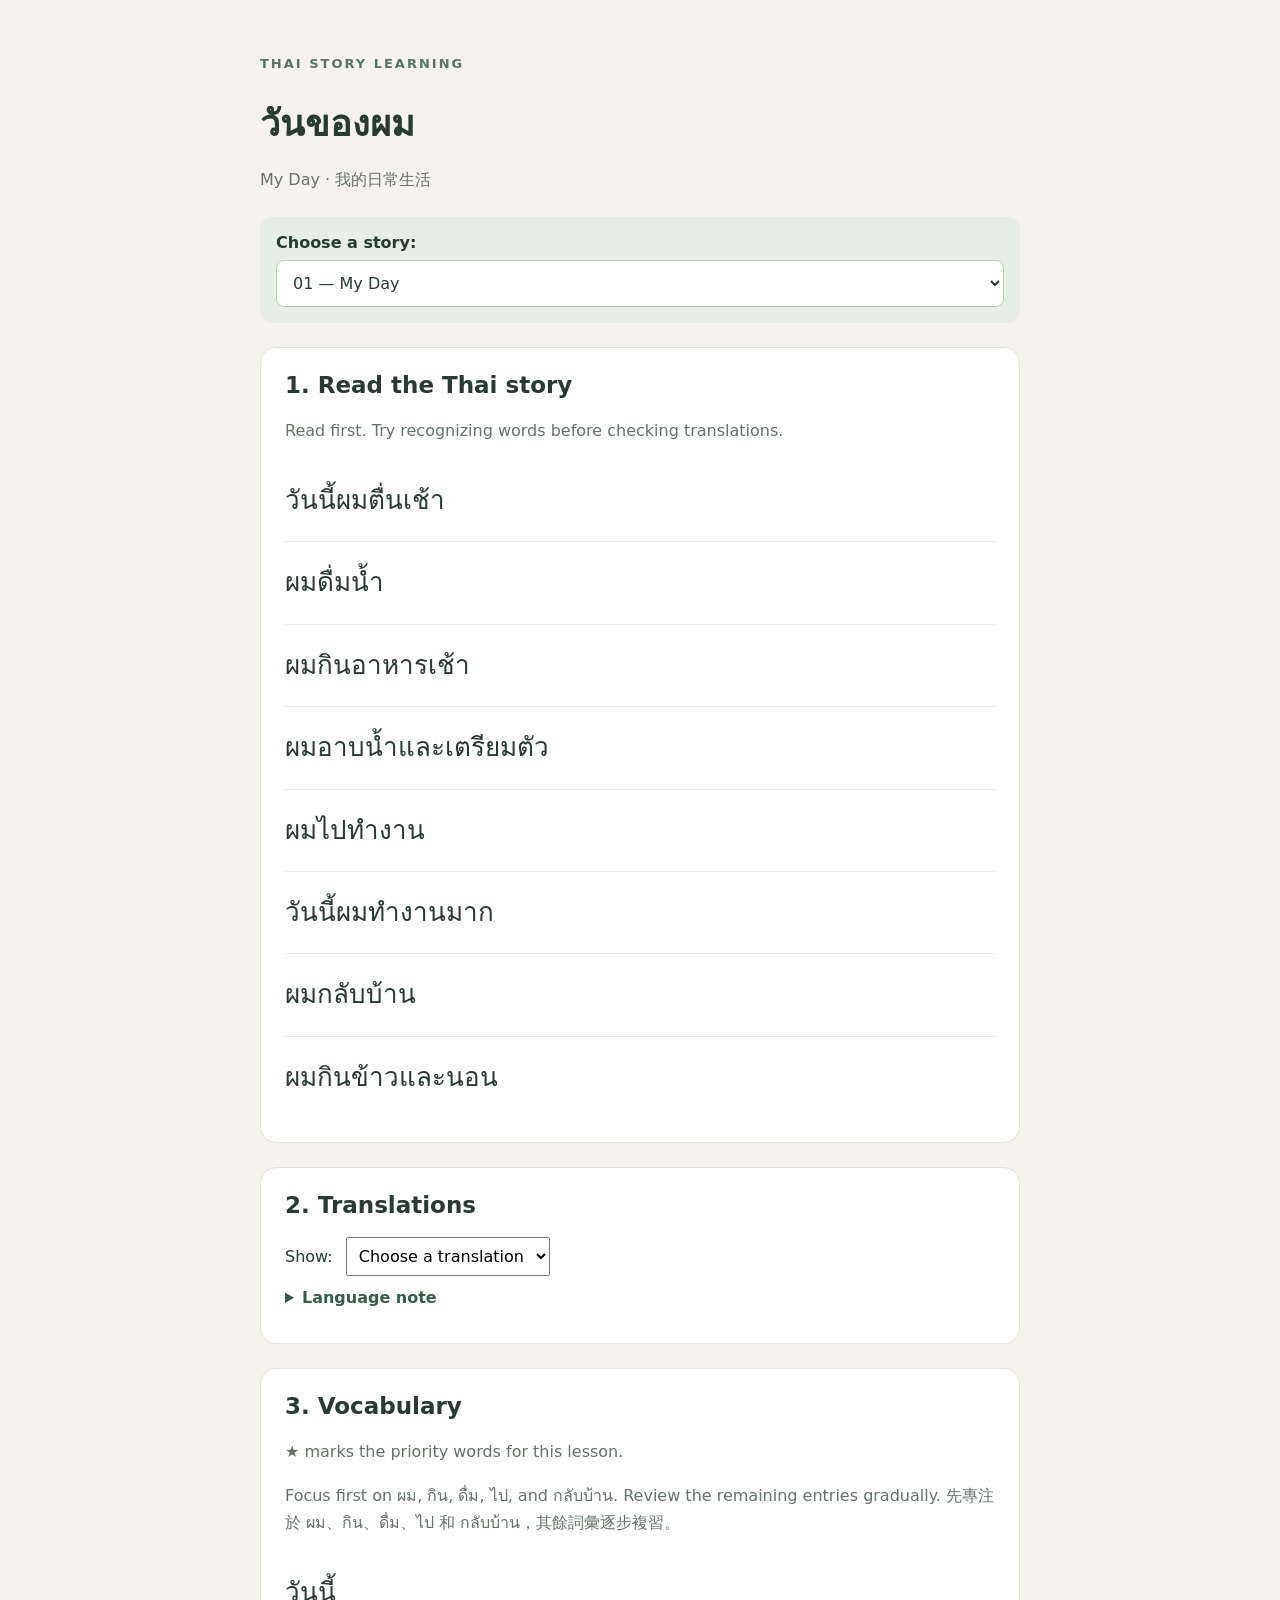
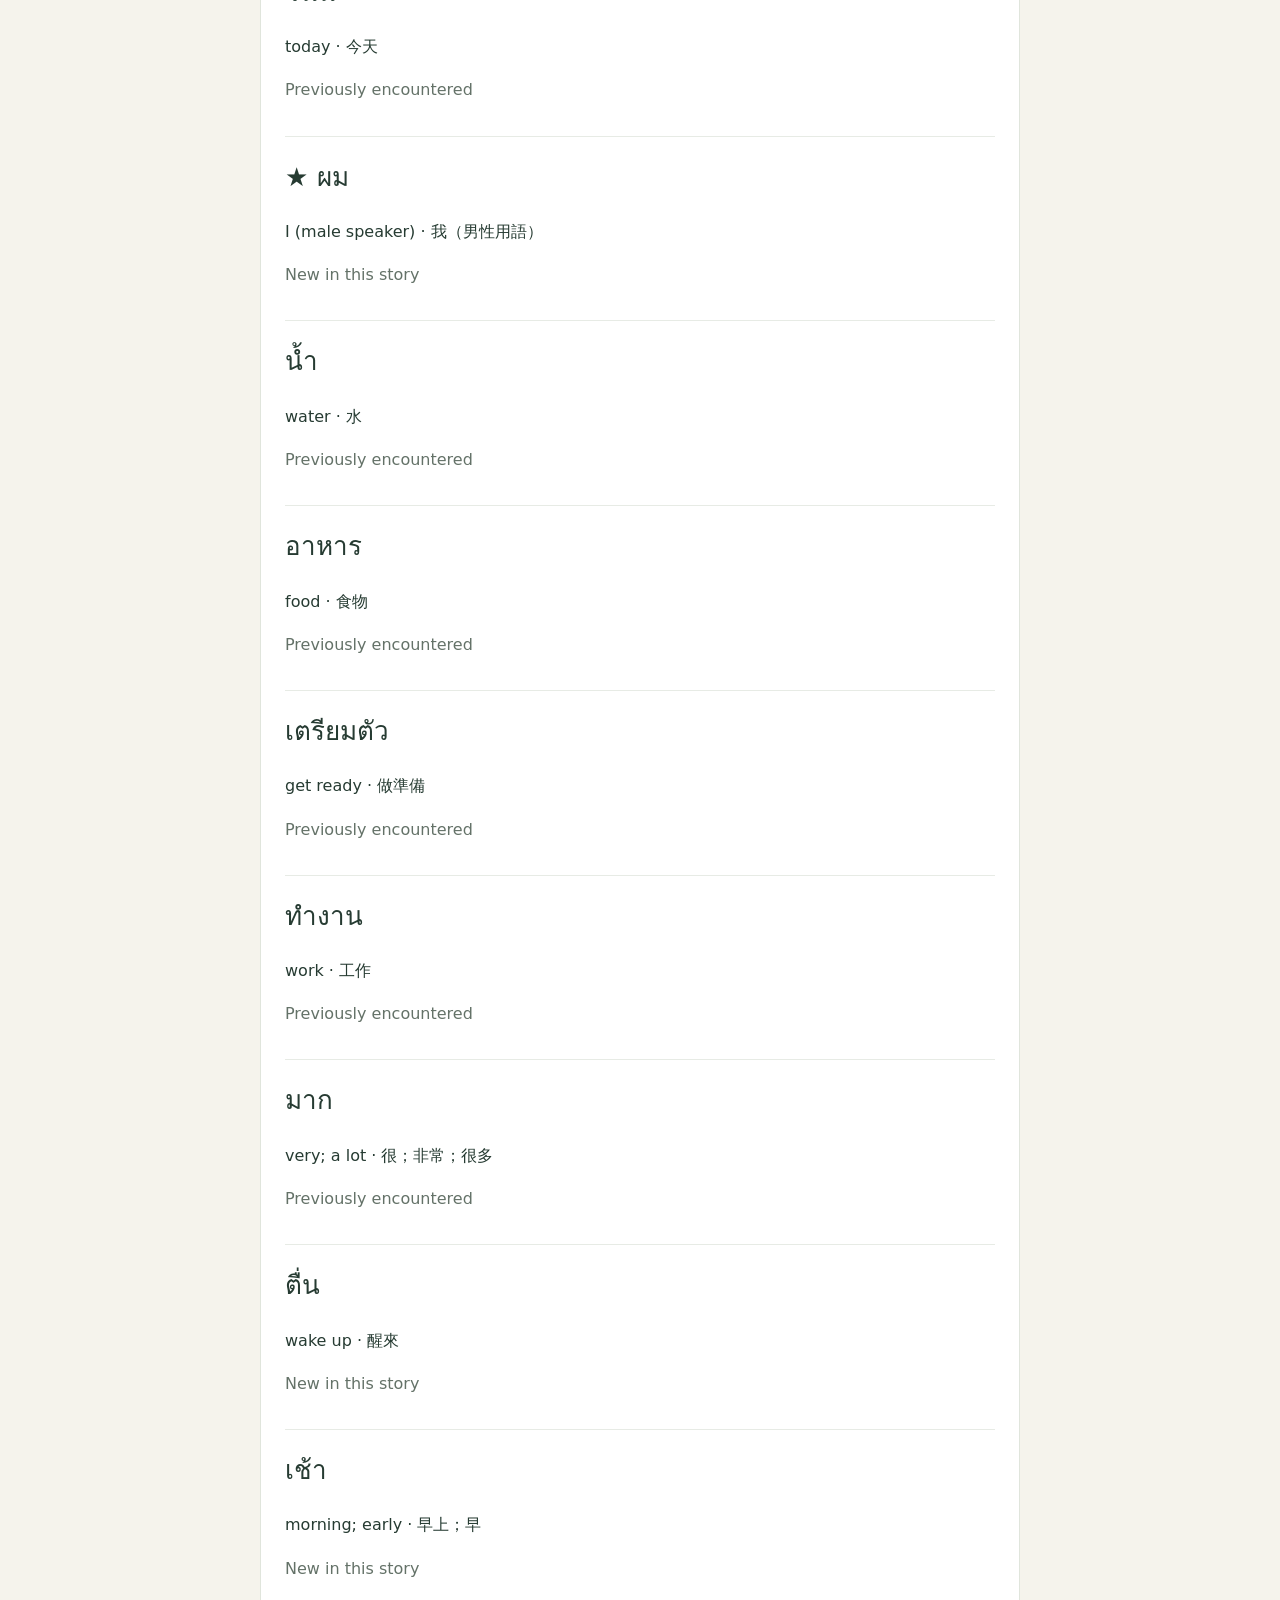
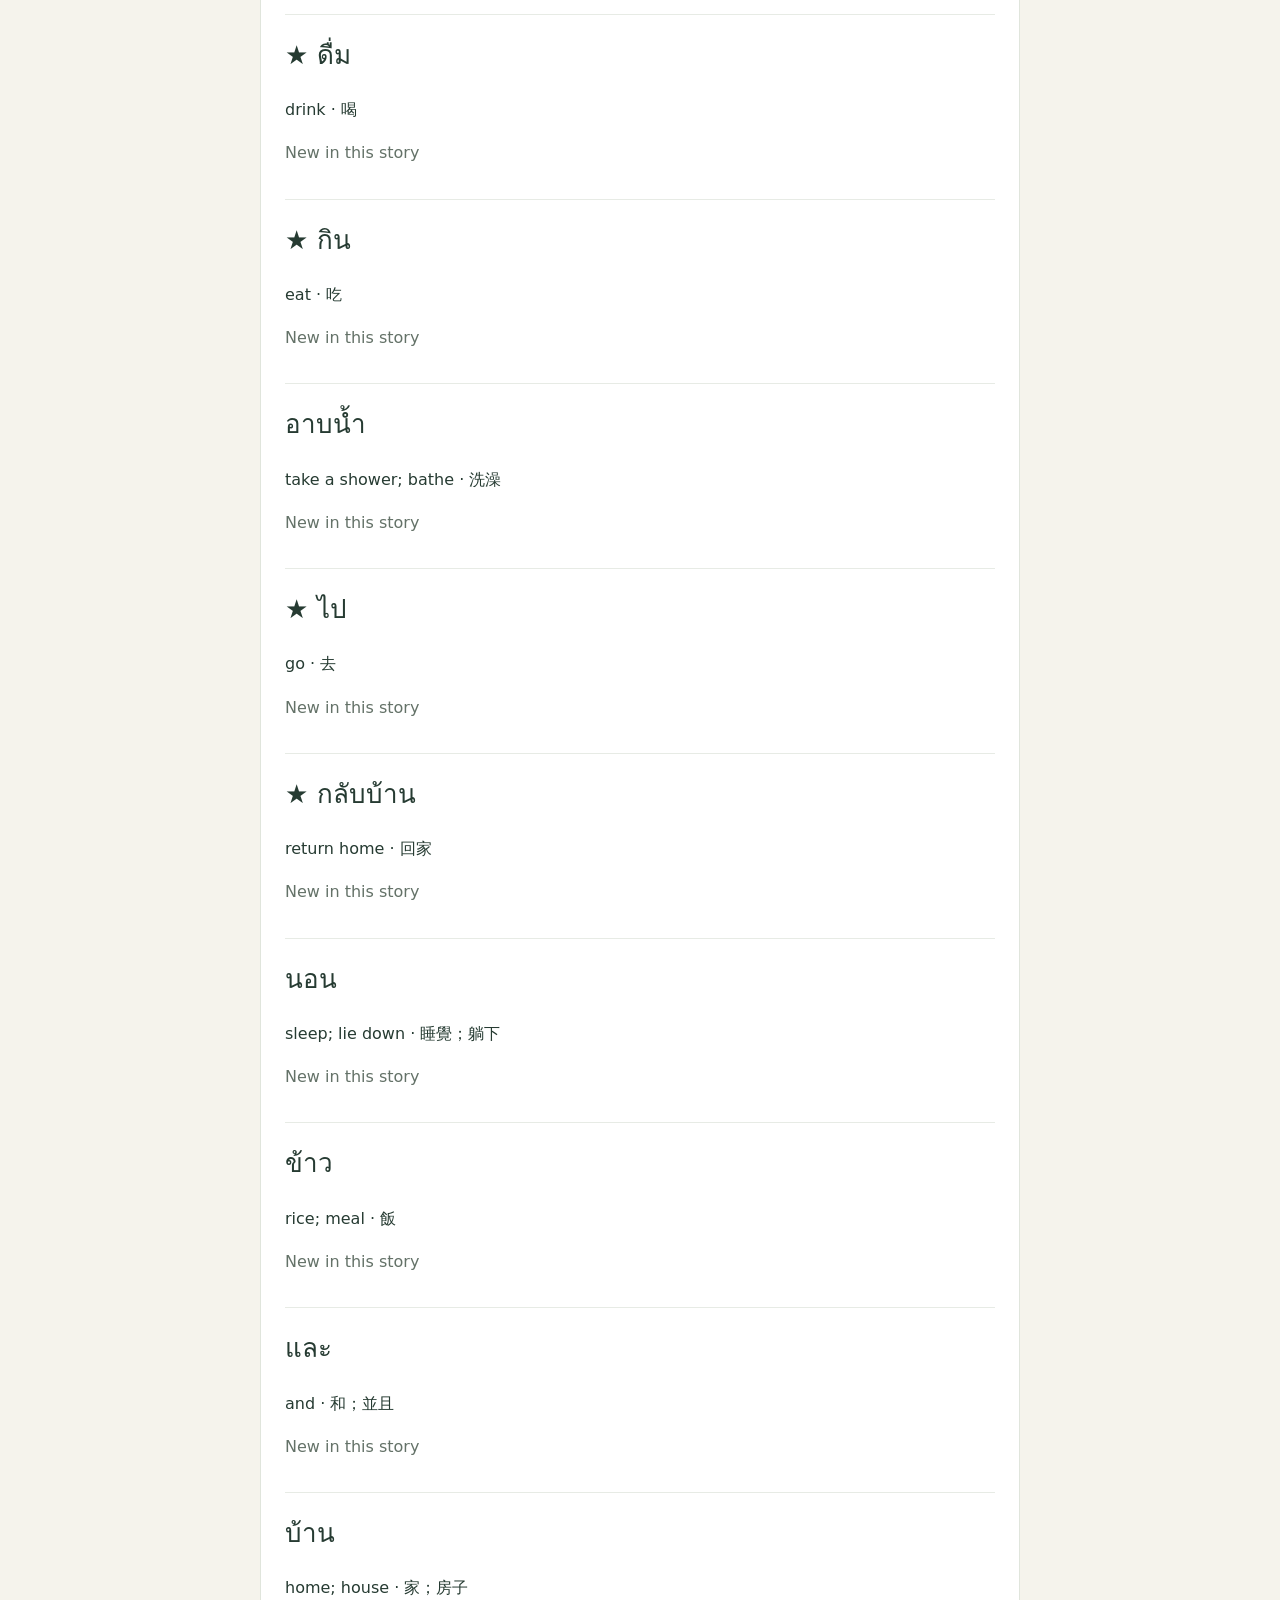
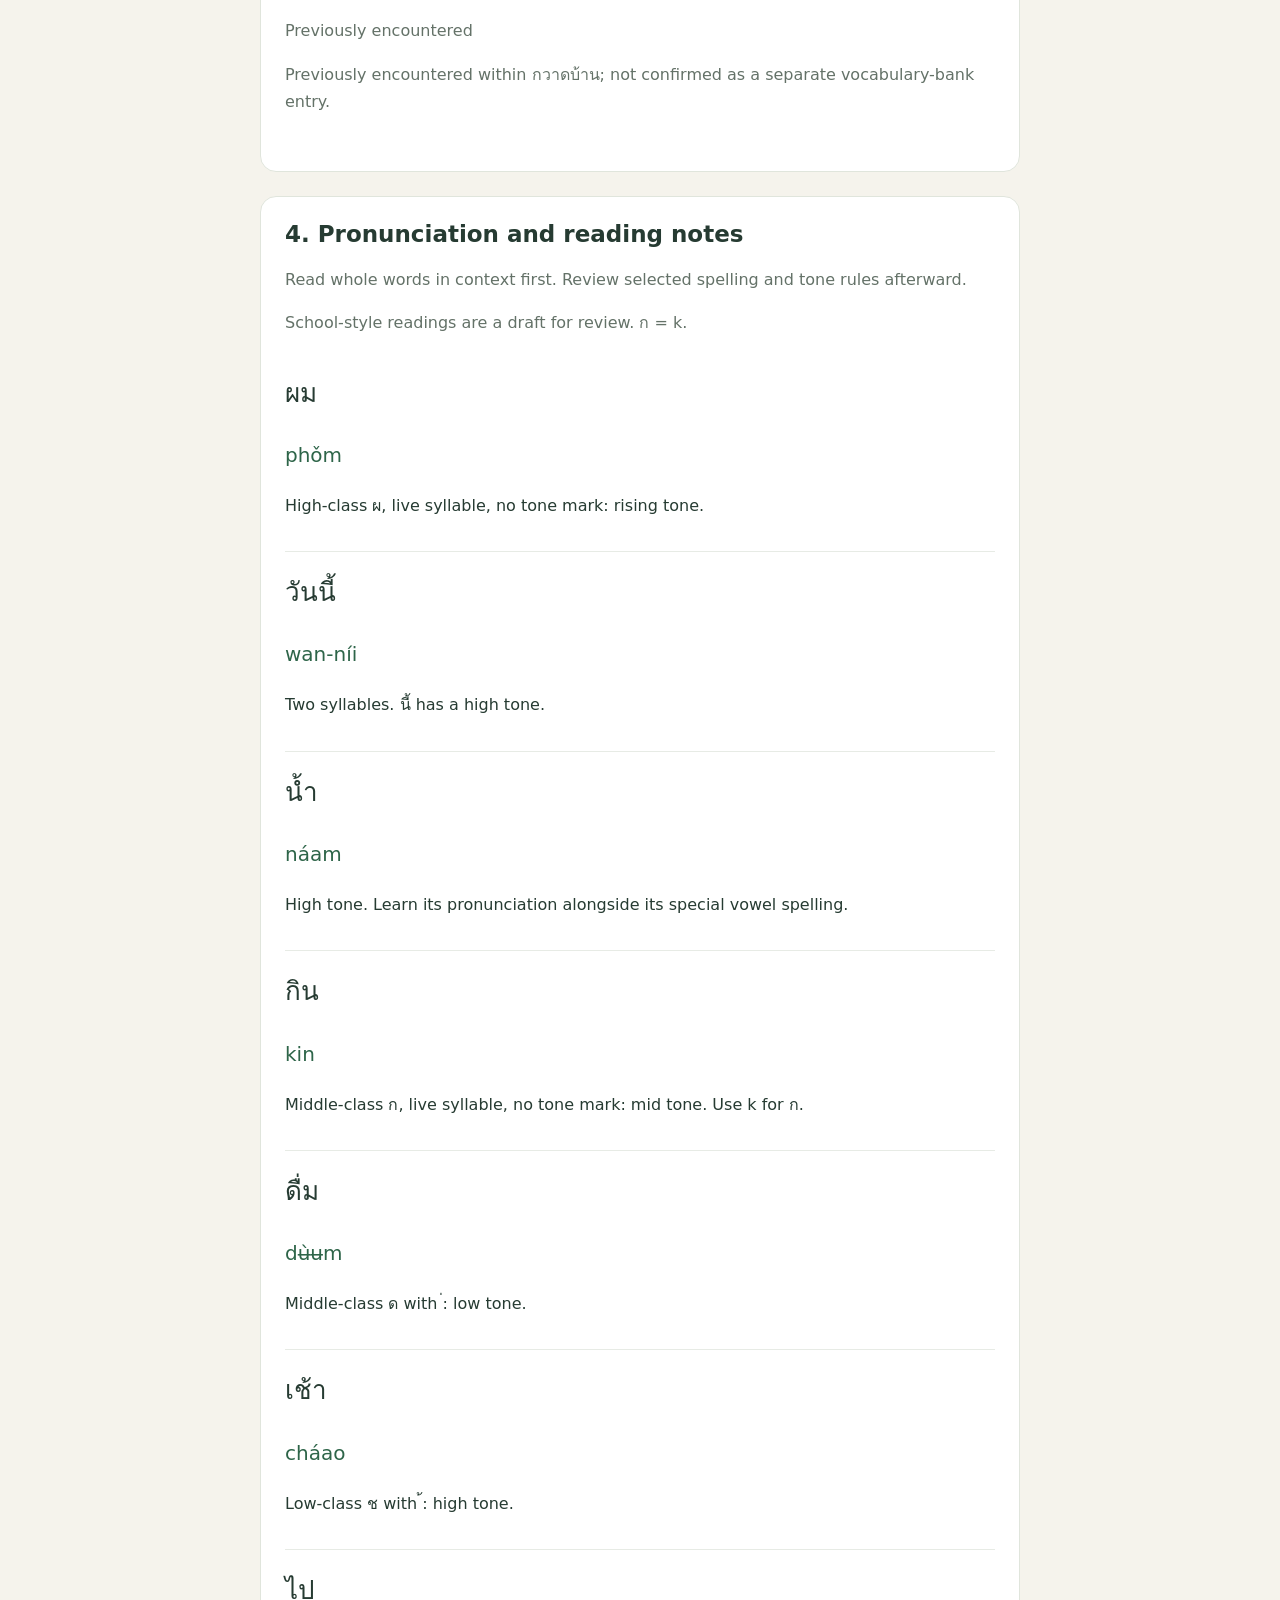
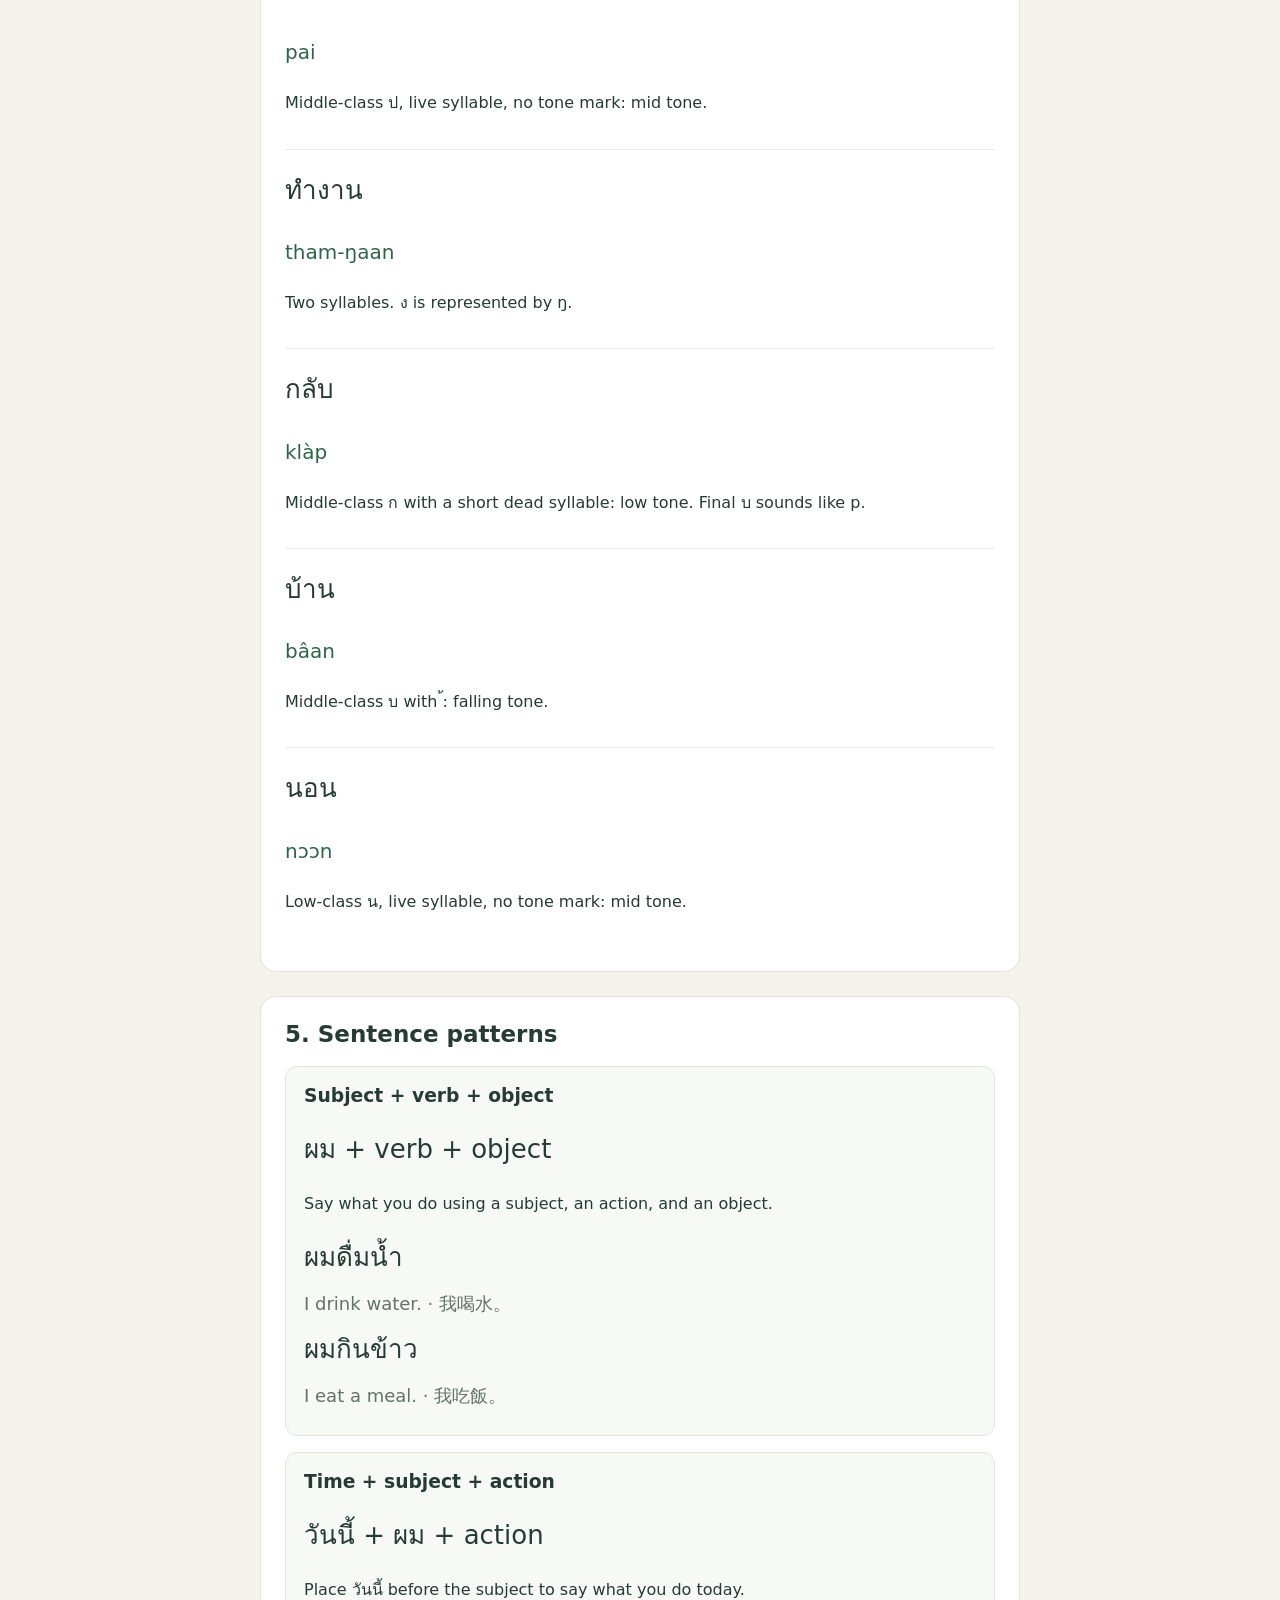
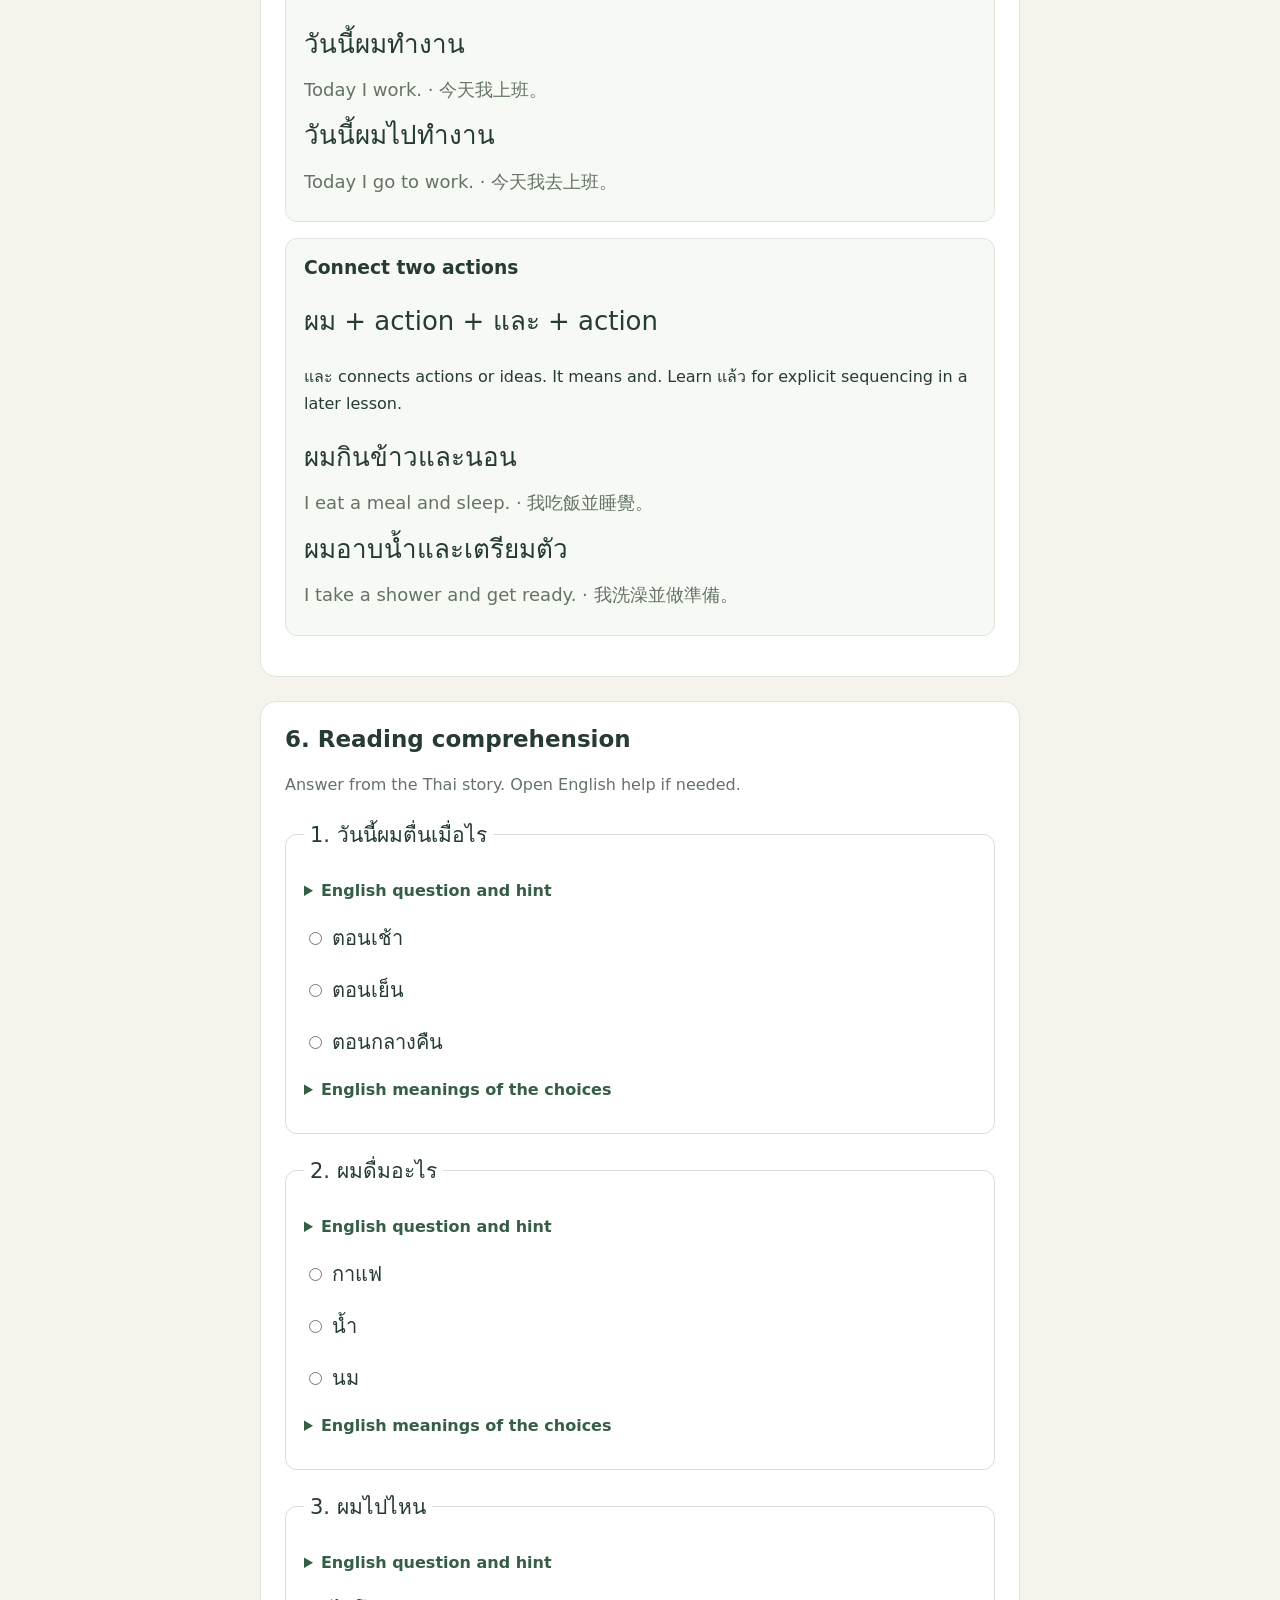
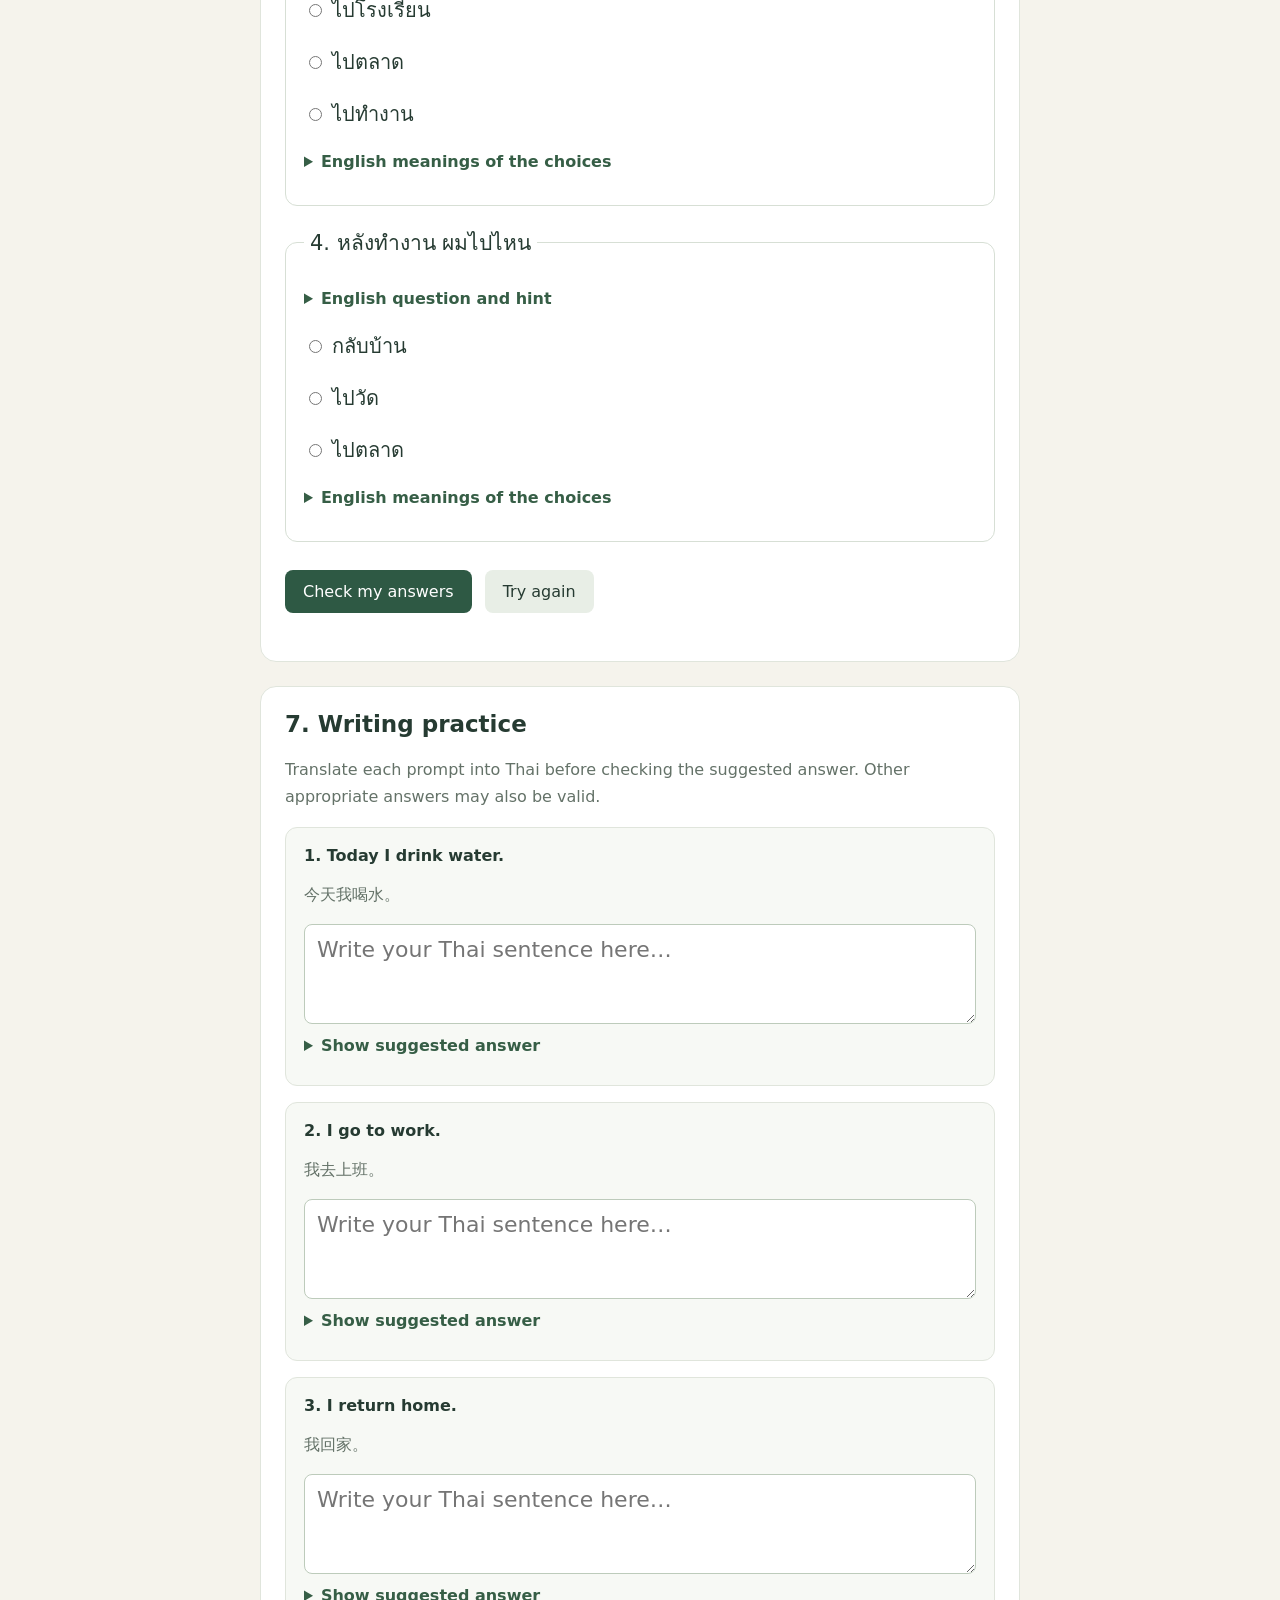
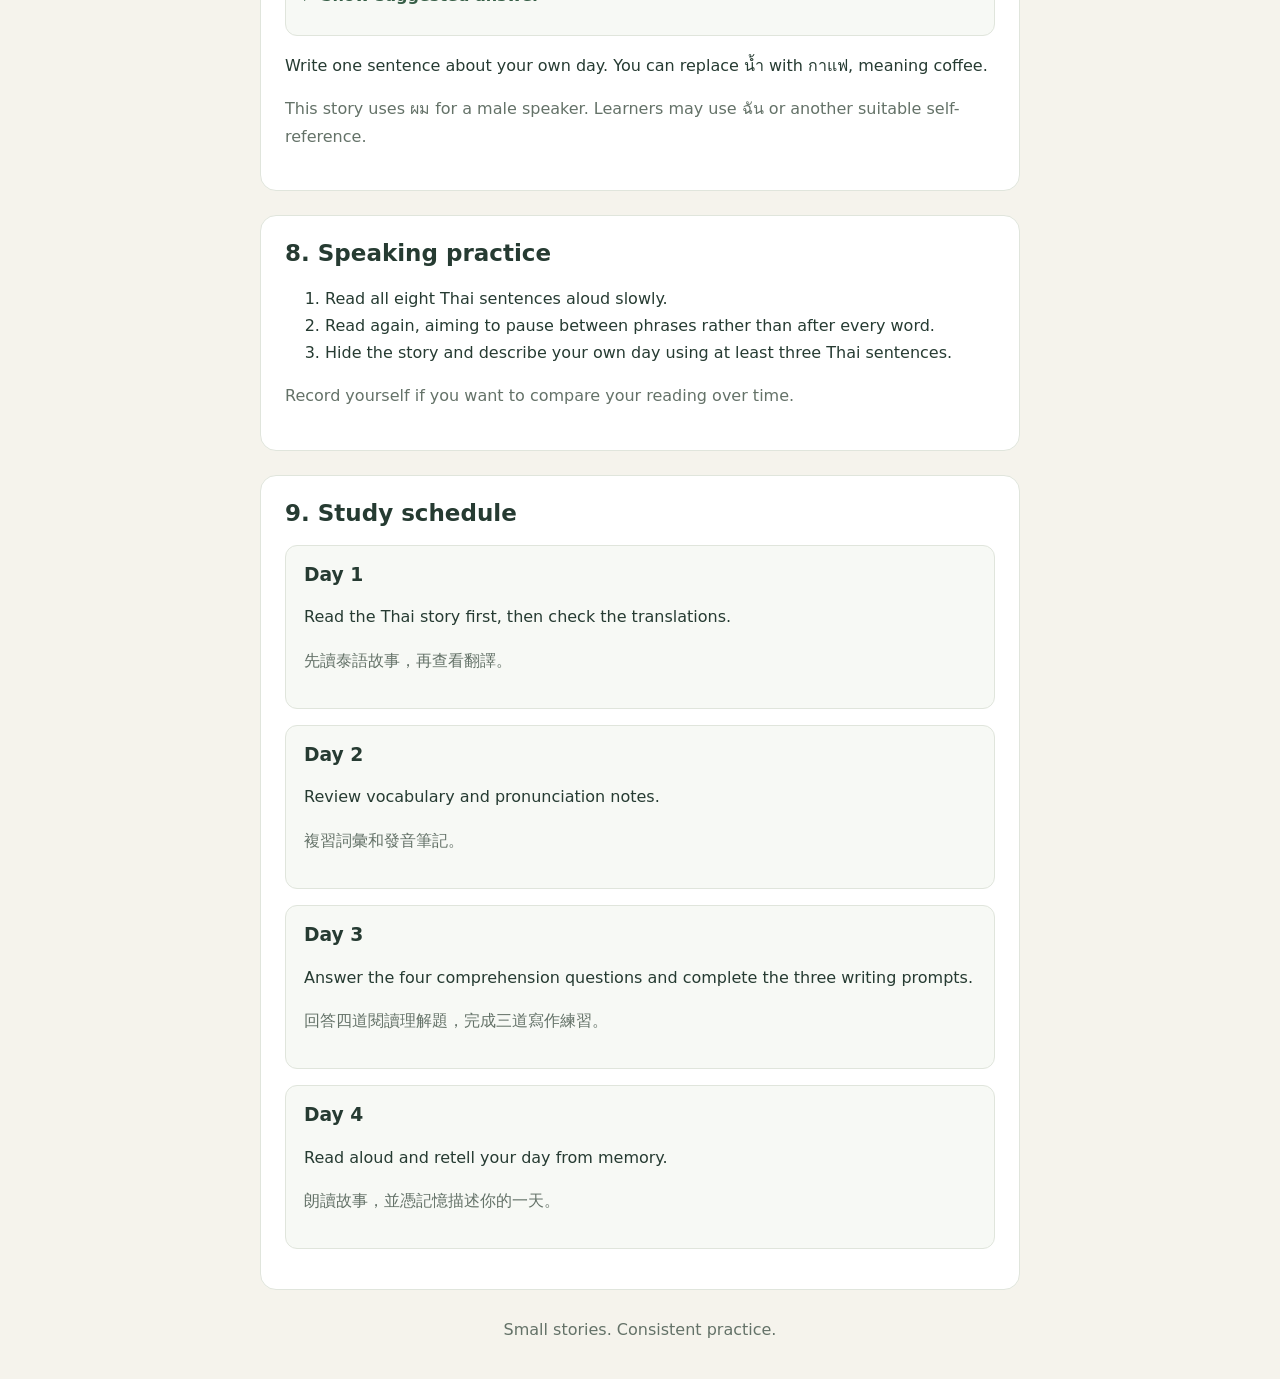
==== index.html @ 0299f79d "Add stories 04 and 05" ====
<!DOCTYPE html>
<html lang="en">
<head>
  <meta charset="UTF-8">
  <meta name="viewport" content="width=device-width, initial-scale=1">
  <title>Thai Story Learning</title>
  <link rel="stylesheet" href="styles.css">
  <script src="app.js" defer></script>
</head>
<body>
  <main>
    <header>
      <p class="eyebrow">THAI STORY LEARNING</p>
      <h1 id="story-title">Loading story…</h1>
      <p id="story-subtitle"></p>
      <div class="story-picker">
        <label for="story-select">Choose a story:</label>
        <select id="story-select">
          <option value="story_001">01 — My Day</option>
          <option value="story_002">02 — My Family</option>
          <option value="story_003">03 — My Home</option>
          <option value="story_004">04 — It’s Hot Today</option>
          <option value="story_005">05 — I Go Shopping</option>
        </select>
</div>
    </header>

    <p id="status" role="status">Loading lesson data…</p>

    <div id="lesson" hidden>
      <section>
        <h2>1. Read the Thai story</h2>
        <p class="hint">Read first. Try recognizing words before checking translations.</p>
        <div id="thai-story"></div>
      </section>

      <section>
        <h2>2. Translations</h2>
        <label for="translation-language">Show:</label>
        <select id="translation-language">
          <option value="none">Choose a translation</option>
          <option value="en">English</option>
          <option value="zh-TW">繁體中文</option>
        </select>
        <div id="translations"></div>
        <div id="language-notes"></div>
      </section>

      <section>
        <h2>3. Vocabulary</h2>
        <p class="hint">★ marks the priority words for this lesson.</p>
        <div id="vocabulary-notes"></div>
        <div id="vocabulary-list"></div>
      </section>

      <section>
        <h2>4. Pronunciation and reading notes</h2>
        <p id="pronunciation-advice" class="hint"></p>
        <p class="hint">School-style readings are a draft for review. ก = k.</p>
        <div id="pronunciation-list"></div>
      </section>

      <section>
        <h2>5. Sentence patterns</h2>
        <div id="patterns"></div>
      </section>

      <section>
        <h2>6. Reading comprehension</h2>
        <p class="hint">Answer from the Thai story. Open English help if needed.</p>
        <form id="quiz-form">
          <div id="quiz-questions"></div>
          <button type="submit">Check my answers</button>
          <button type="button" id="quiz-reset" class="secondary">
            Try again
          </button>
          <p id="quiz-score" role="status"></p>
        </form>
      </section>

      <section>
        <h2>7. Writing practice</h2>
        <p id="writing-instructions" class="hint"></p>
        <div id="writing-prompts"></div>
        <p id="writing-personalization"></p>
        <p id="writing-pronoun-note" class="hint"></p>
      </section>

      <section>
        <h2>8. Speaking practice</h2>
        <ol id="speaking-tasks"></ol>
        <p id="speaking-optional" class="hint"></p>
      </section>

      <section>
        <h2>9. Study schedule</h2>
        <div id="study-schedule"></div>
      </section>
    </div>

    <footer>Small stories. Consistent practice.</footer>
  </main>
</body>
</html>
---- styles.css ----
* {
  box-sizing: border-box;
}

body {
  margin: 0;
  background: #f5f3ec;
  color: #263b32;
  font-family: system-ui, sans-serif;
}

main {
  max-width: 800px;
  margin: 0 auto;
  padding: 40px 20px;
}

.eyebrow {
  color: #567661;
  font-size: 13px;
  font-weight: 700;
  letter-spacing: 2px;
}

h1 {
  font-size: 36px;
  line-height: 1.4;
  margin-bottom: 8px;
}

h2 {
  margin-top: 0;
  font-size: 23px;
}

h3 {
  margin-top: 0;
}

p, li {
  line-height: 1.7;
}

#story-subtitle,
.hint,
footer {
  color: #647268;
}

section {
  margin-top: 24px;
  padding: 24px;
  background: white;
  border: 1px solid #e0e5dc;
  border-radius: 16px;
}

select {
  max-width: 100%;
  margin-left: 8px;
  padding: 8px;
  font: inherit;
}

.item {
  padding: 16px 0;
  border-bottom: 1px solid #e7ebe5;
}

.item:last-child {
  border-bottom: none;
}

.thai {
  margin: 0;
  font-size: 26px;
  line-height: 1.9;
}

.translation {
  margin: 6px 0;
  color: #657268;
  font-size: 18px;
}

.reading {
  color: #2e6549;
  font-size: 20px;
}

.card {
  margin: 16px 0;
  padding: 18px;
  background: #f7f9f5;
  border: 1px solid #e0e5dc;
  border-radius: 12px;
}

fieldset {
  min-width: 0;
  margin: 20px 0;
  padding: 18px;
  border: 1px solid #d7dfd5;
  border-radius: 12px;
}

legend {
  padding: 0 6px;
  font-size: 21px;
}

.choice {
  display: block;
  padding: 10px 0;
  font-size: 20px;
  cursor: pointer;
}

input[type="radio"] {
  margin-right: 10px;
}

details {
  margin: 12px 0;
}

summary {
  cursor: pointer;
  color: #365e46;
  font-weight: 600;
}

button {
  margin: 8px 8px 8px 0;
  padding: 12px 18px;
  border: 0;
  border-radius: 8px;
  background: #2e5944;
  color: white;
  font: inherit;
  cursor: pointer;
}

button.secondary {
  background: #e8eee6;
  color: #263b32;
}

textarea {
  display: block;
  width: 100%;
  min-height: 100px;
  margin-top: 10px;
  padding: 12px;
  border: 1px solid #bdcbbb;
  border-radius: 8px;
  font: inherit;
  font-size: 22px;
}

.writing-label {
  display: block;
  font-weight: 600;
}

.feedback {
  font-weight: 600;
}

.correct {
  color: #24603e;
}

.incorrect {
  color: #a03524;
}

button:focus-visible,
select:focus-visible,
textarea:focus-visible,
input:focus-visible,
summary:focus-visible {
  outline: 3px solid #a77522;
  outline-offset: 3px;
}

footer {
  margin-top: 30px;
  text-align: center;
}

@media (max-width: 480px) {
  main {
    padding: 24px 12px;
  }

  section {
    padding: 18px;
  }

  h1 {
    font-size: 30px;
  }
}

.story-picker {
  margin-top: 24px;
  padding: 16px;
  background: #e8eee6;
  border-radius: 12px;
}

.story-picker label {
  display: block;
  margin-bottom: 8px;
  font-weight: 600;
}

.story-picker select {
  width: 100%;
  margin-left: 0;
  padding: 12px;
  border: 1px solid #bdcbbb;
  border-radius: 8px;
  background: white;
  color: #263b32;
}
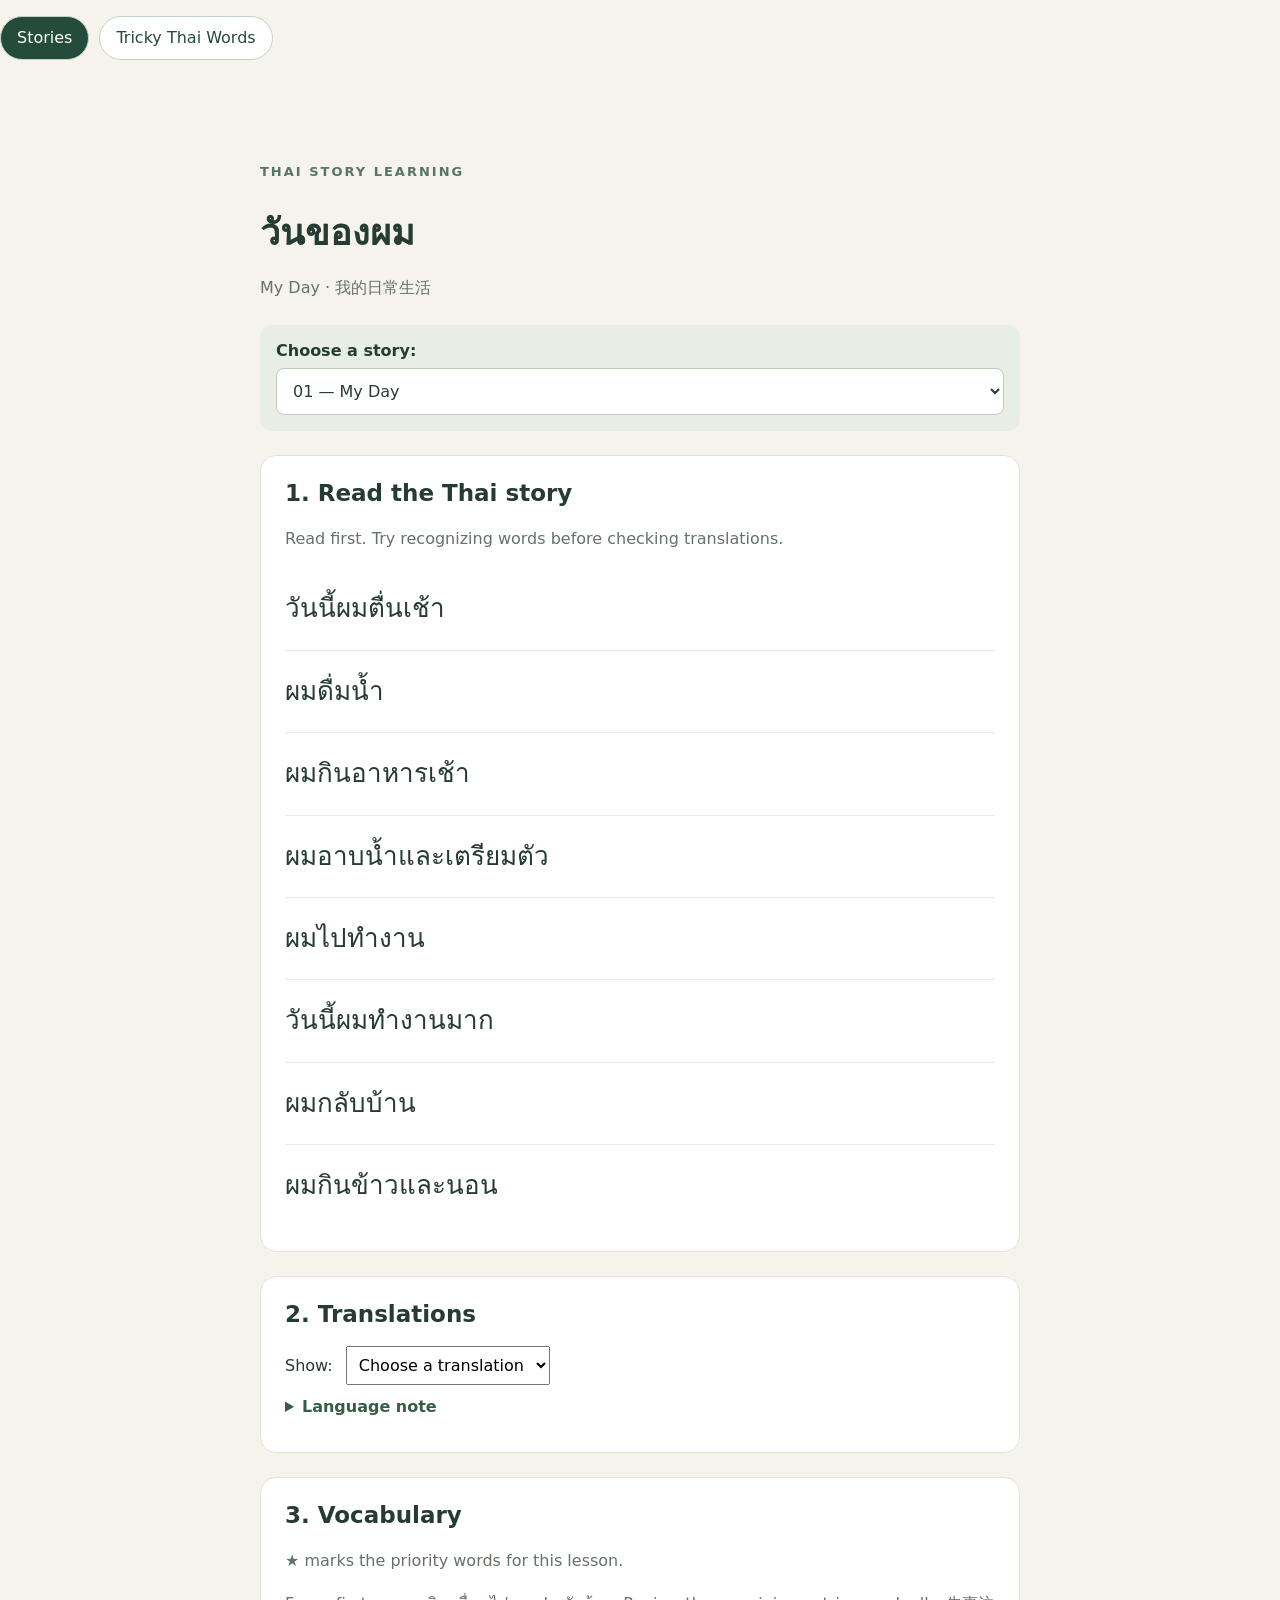
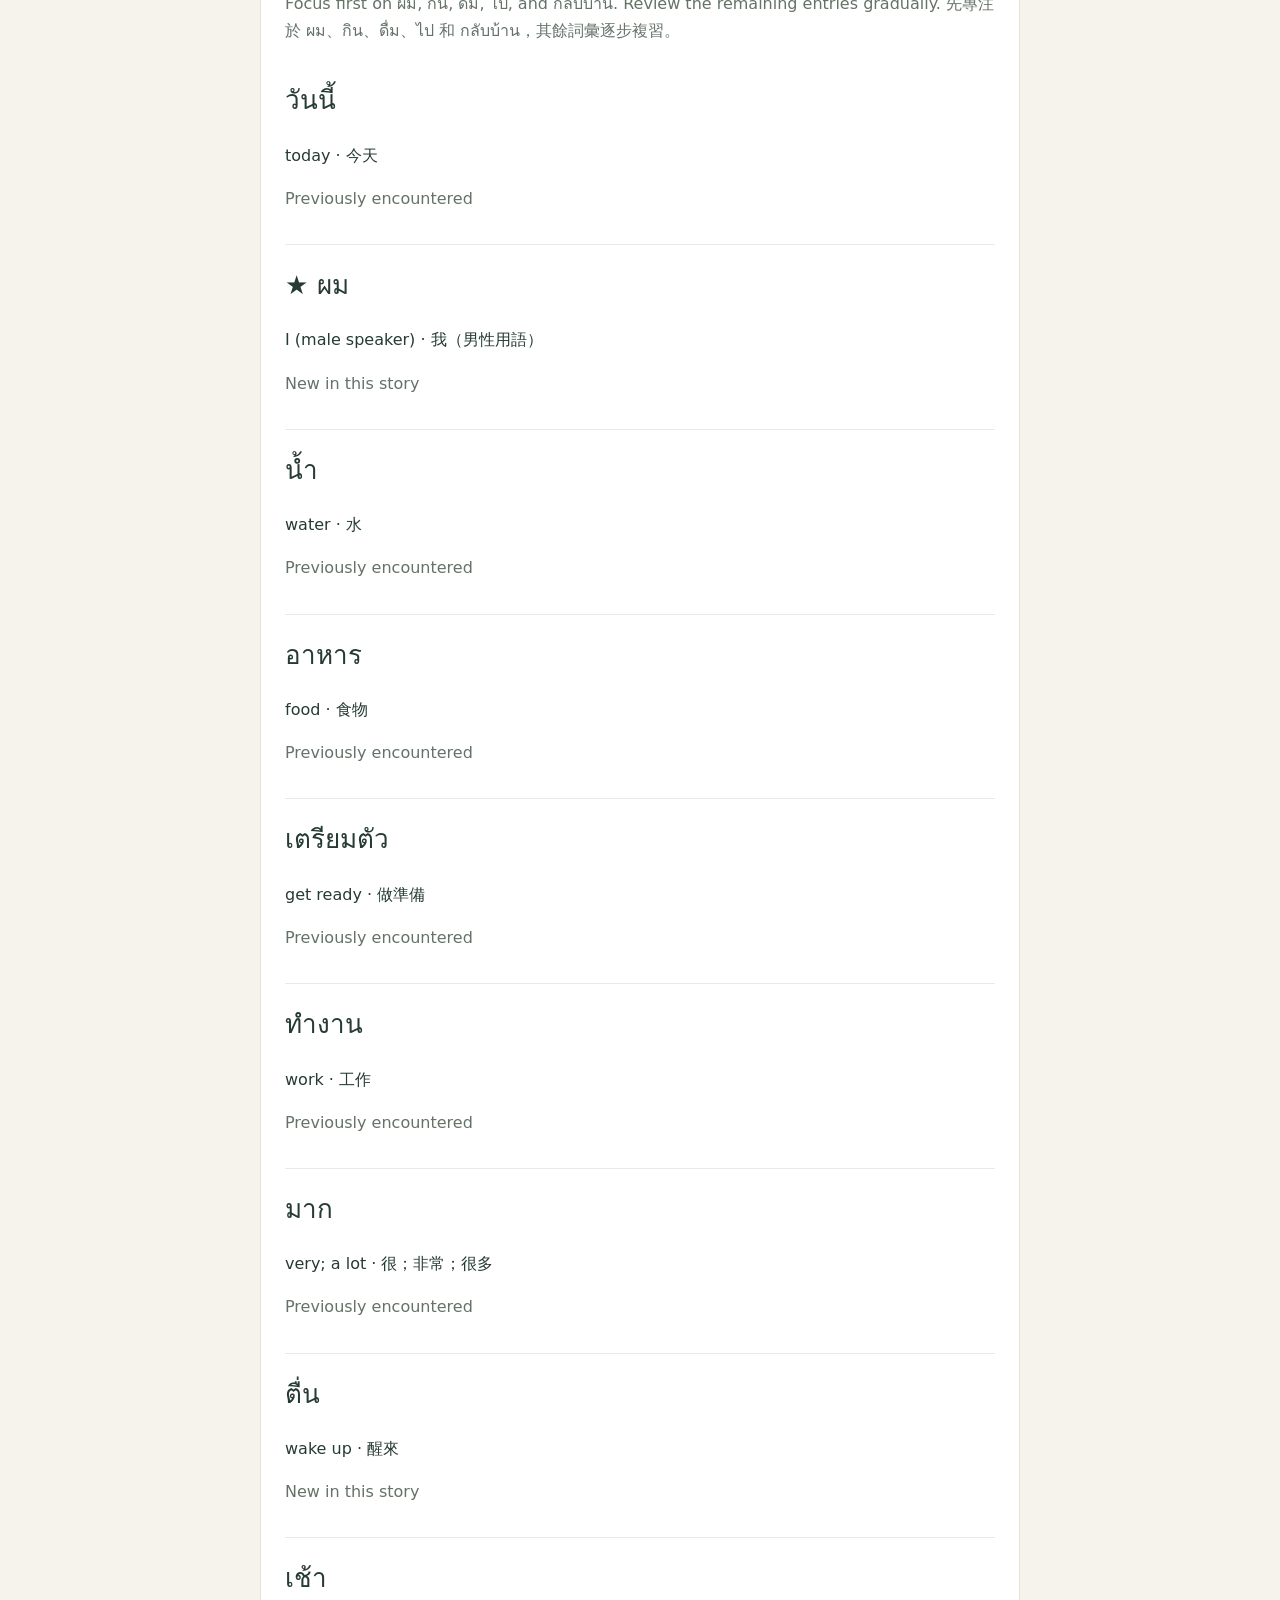
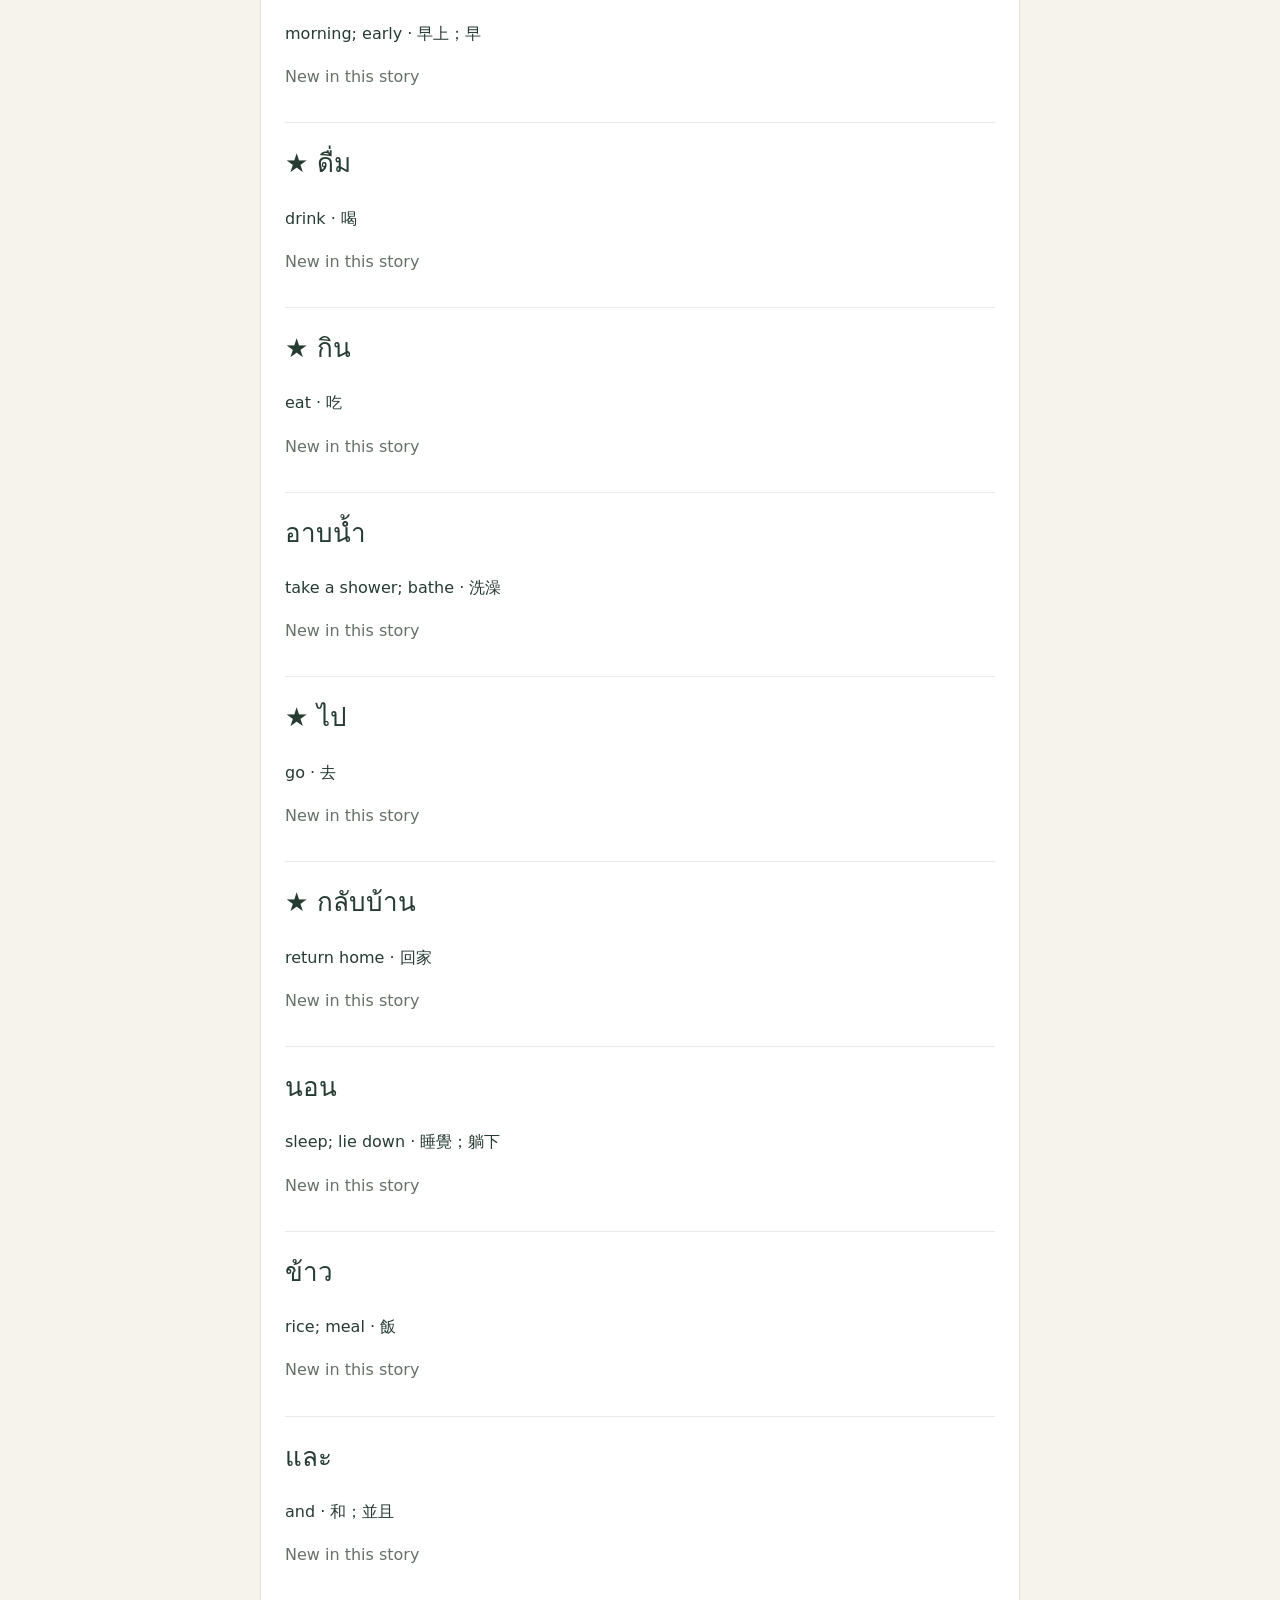
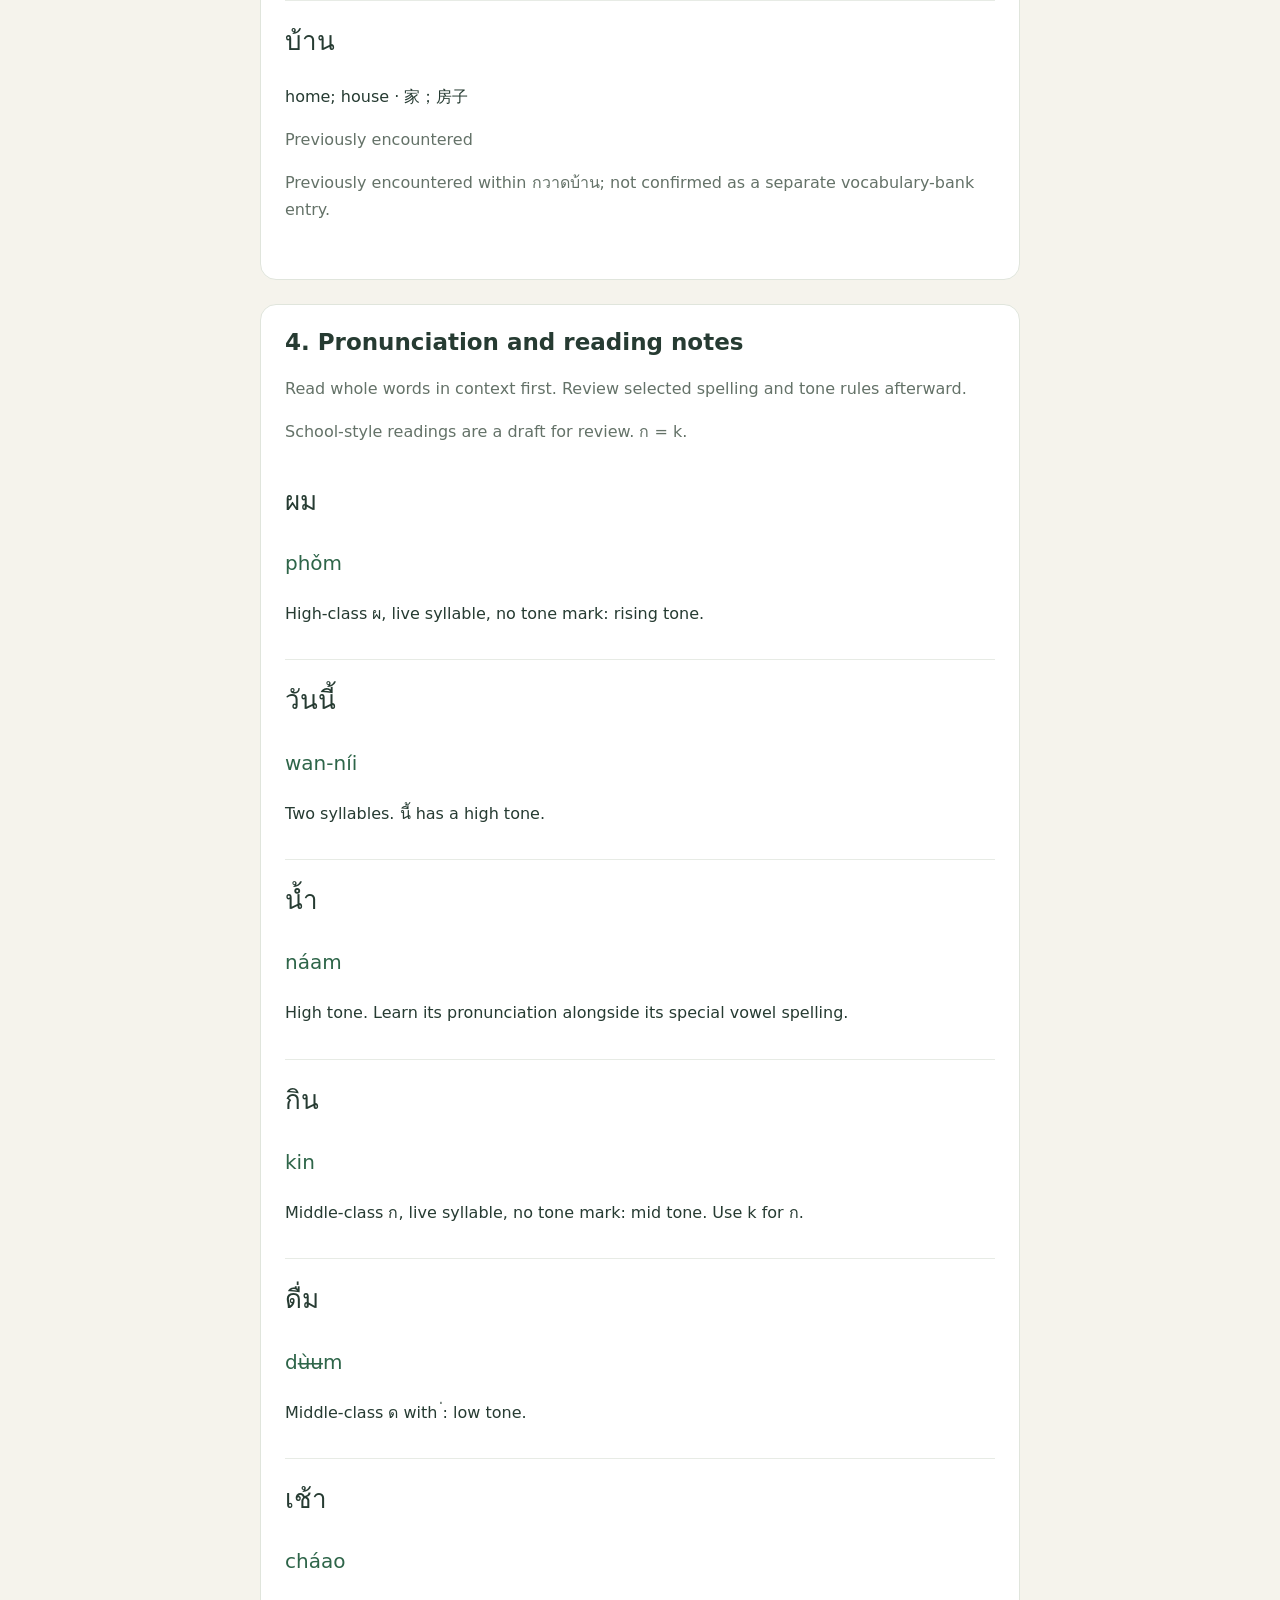
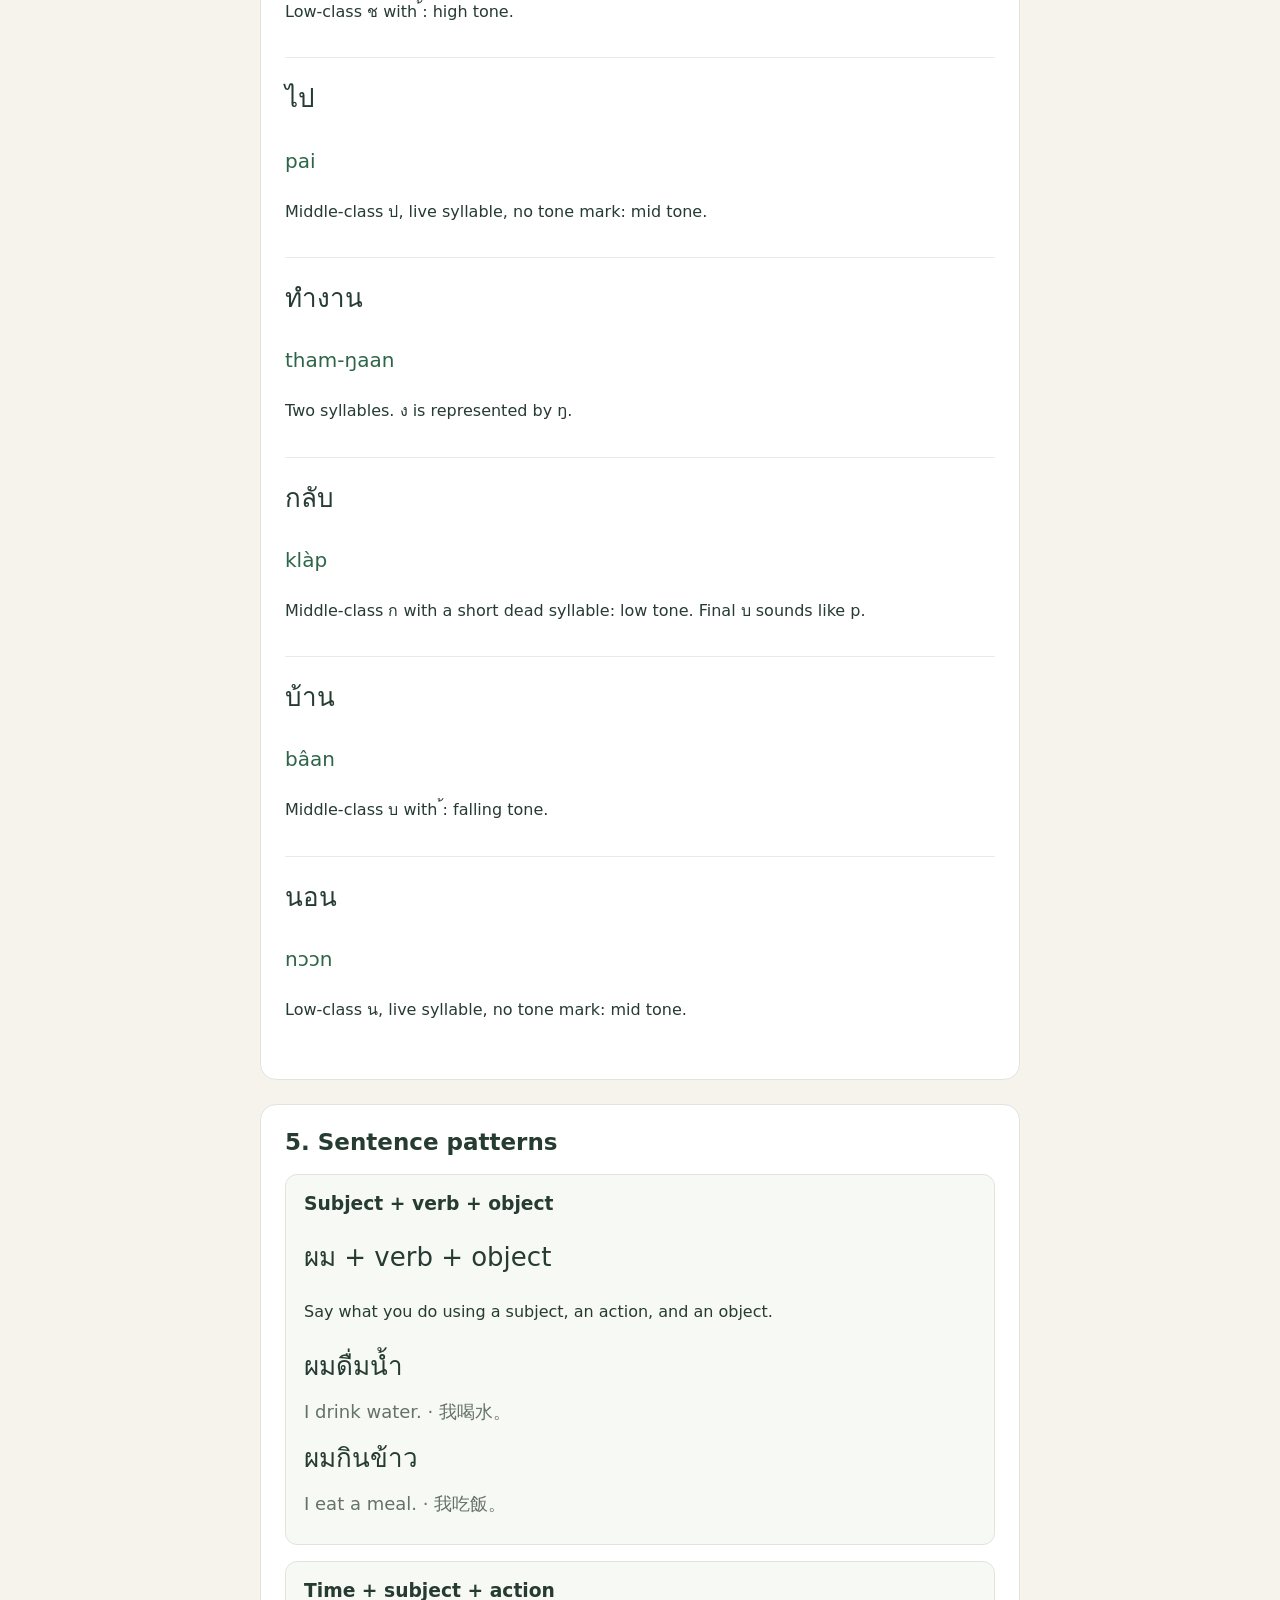
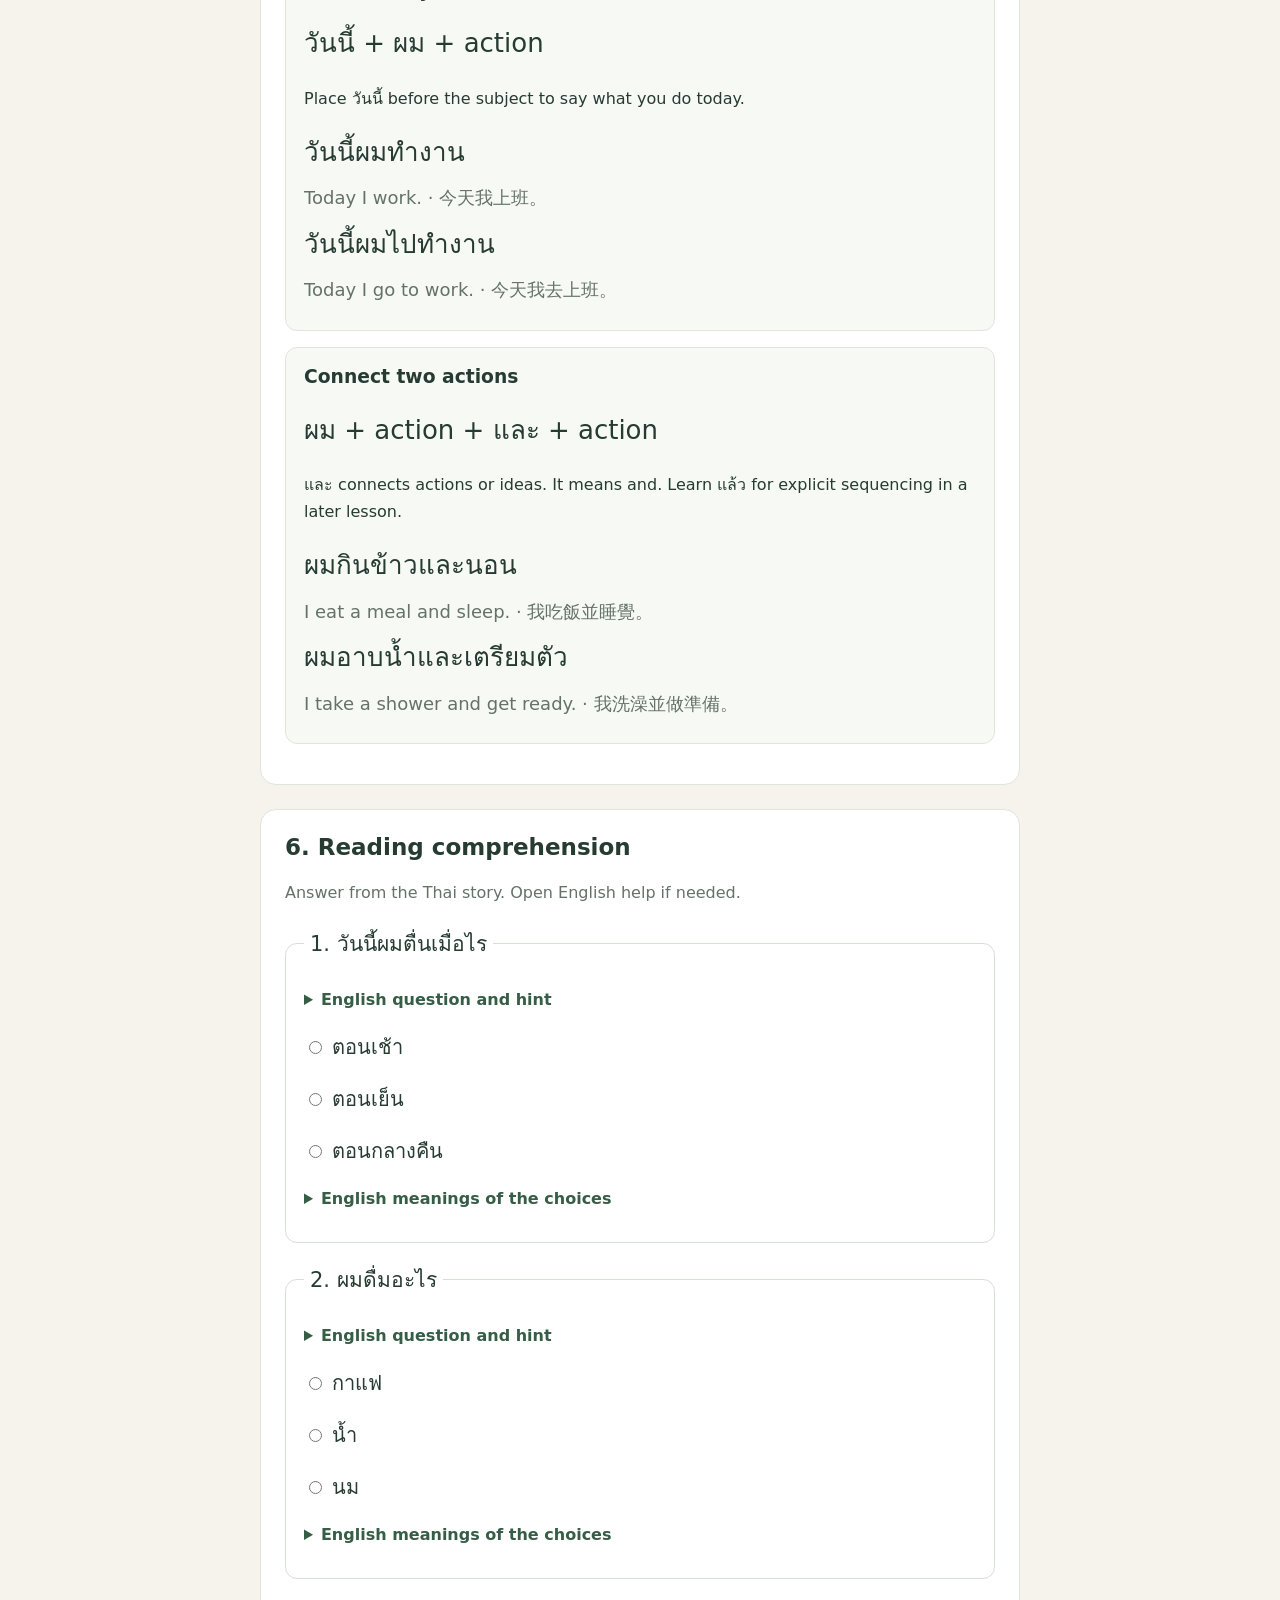
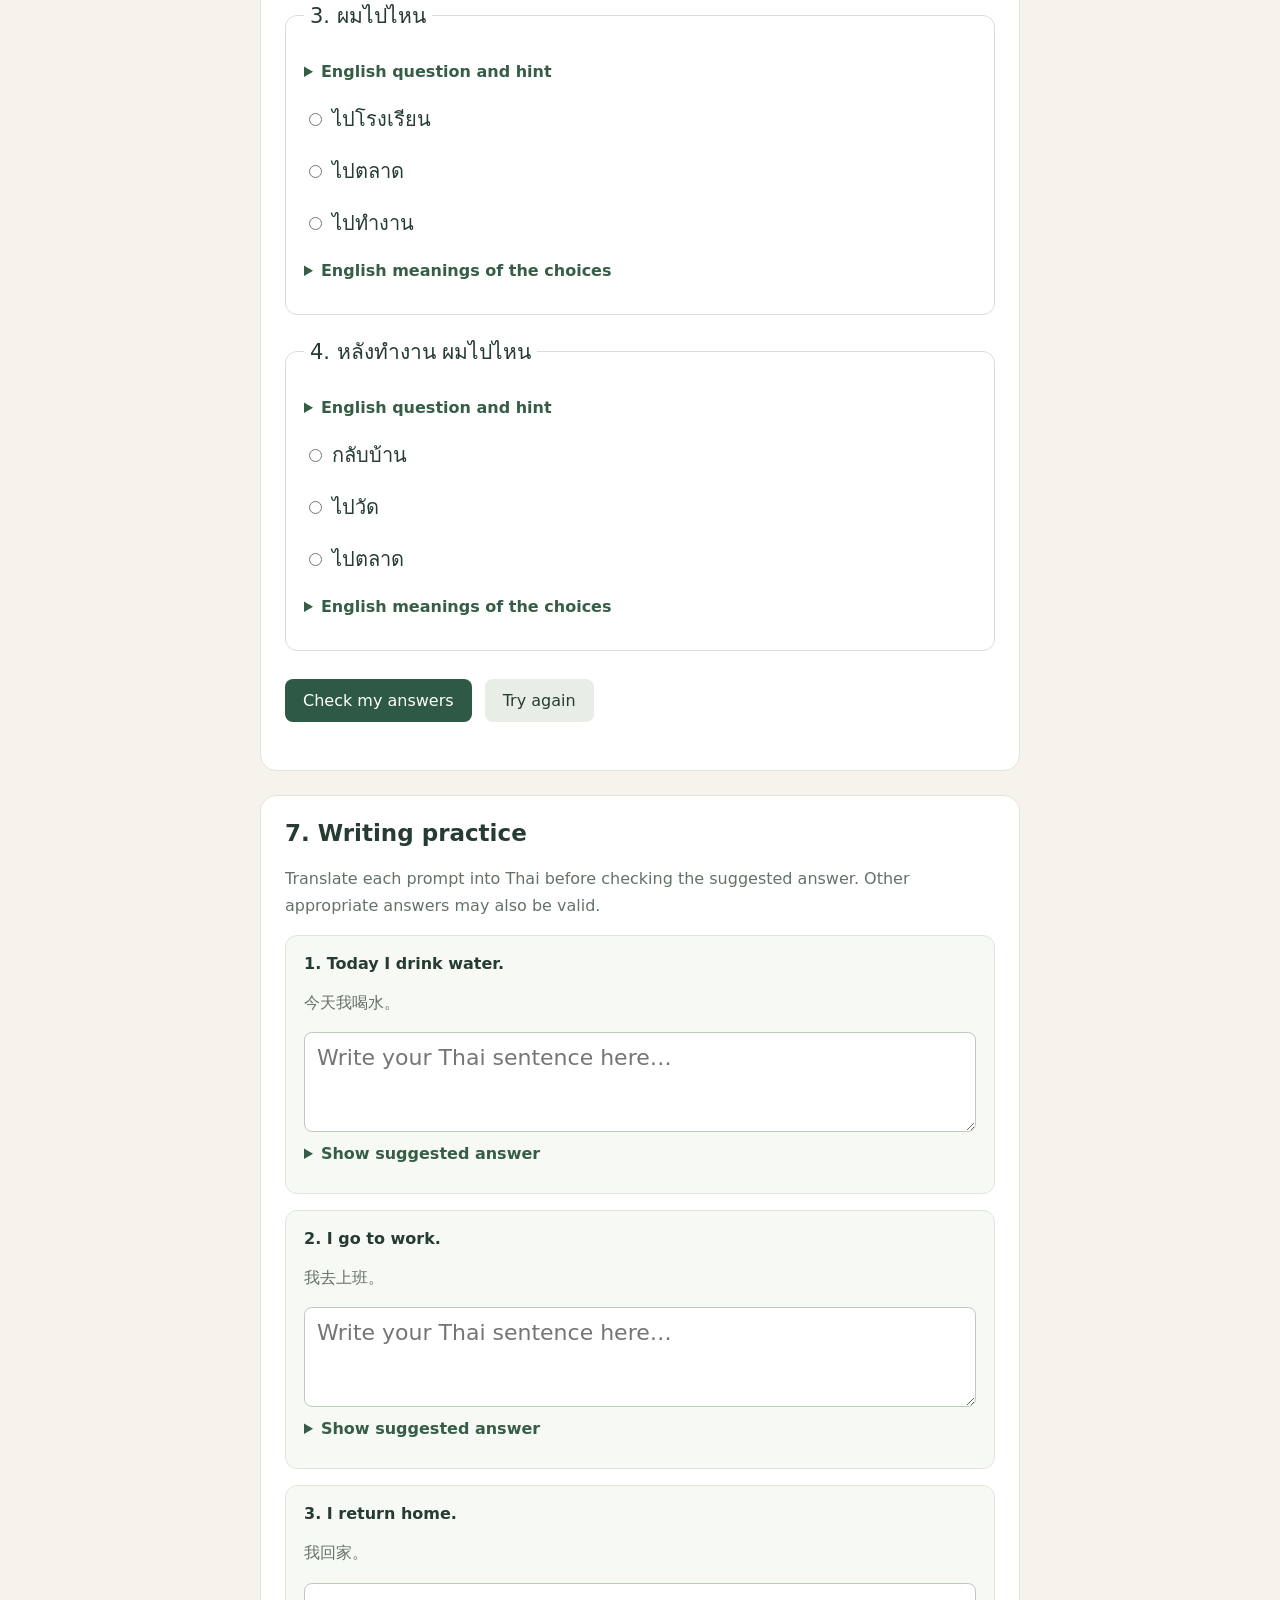
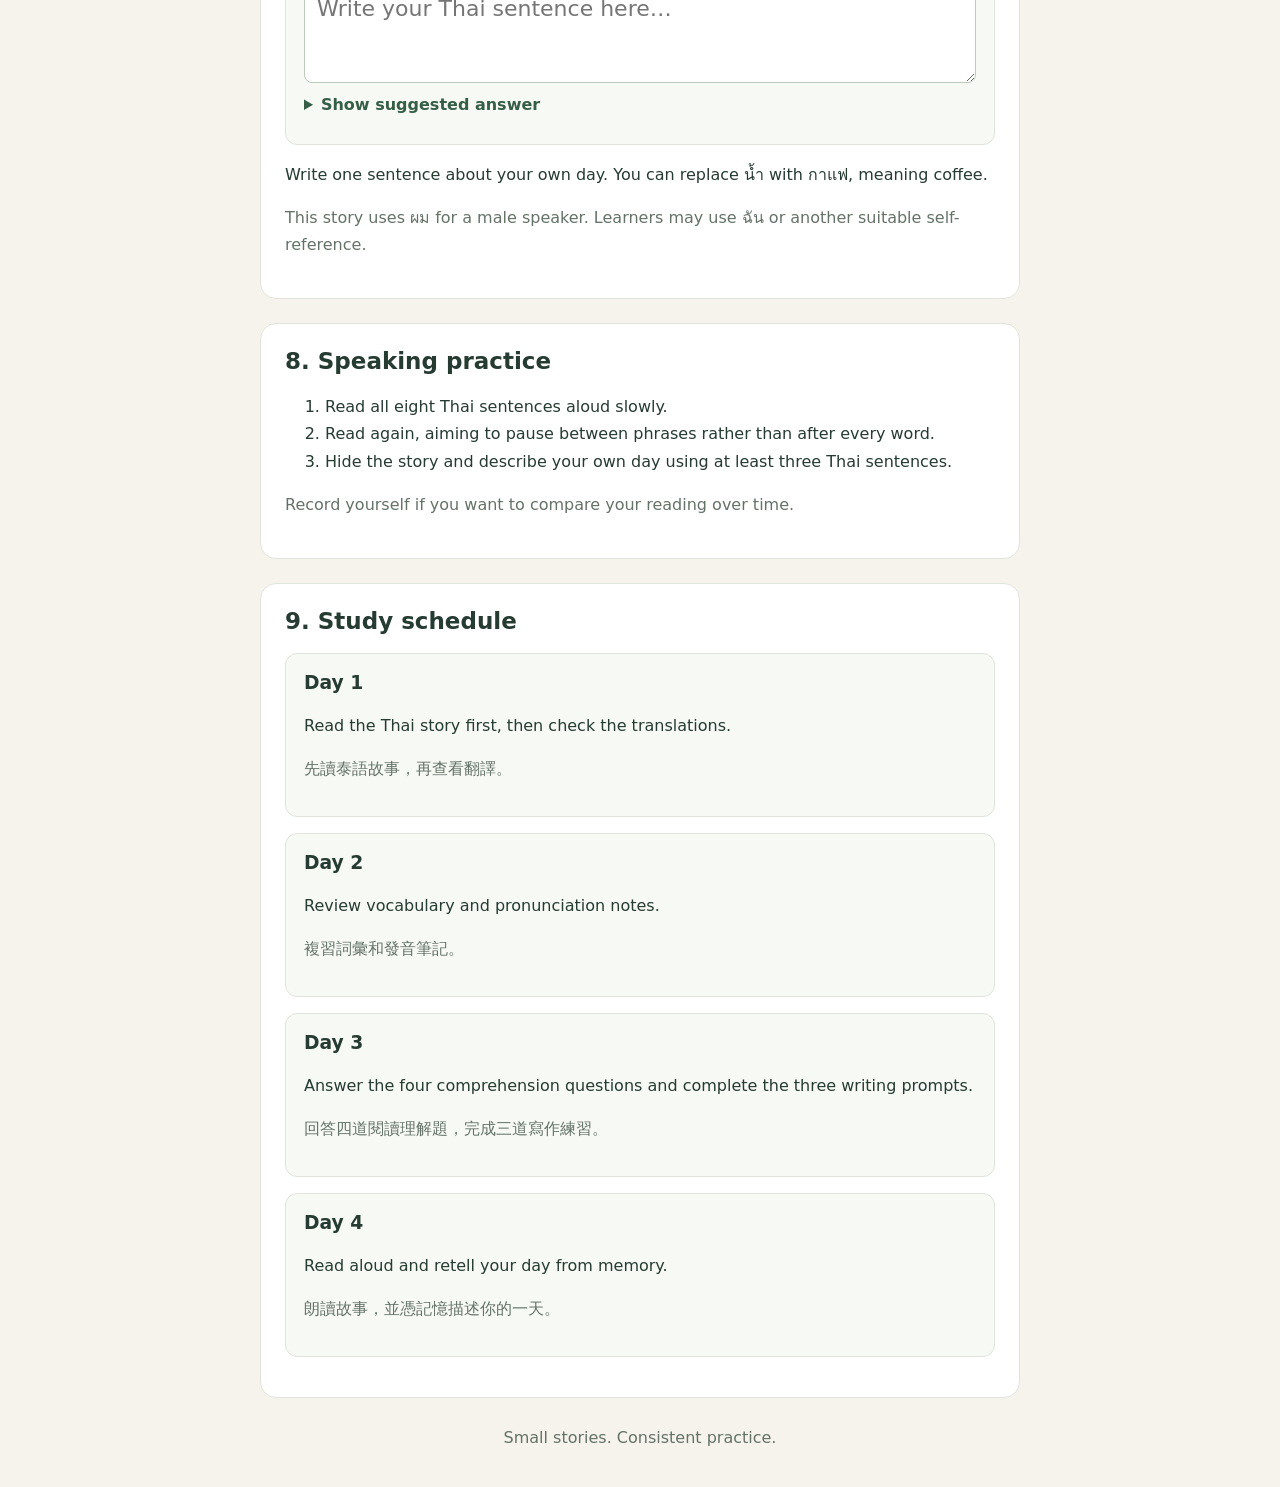
==== commit 84a62029: "Add Thai word cards and update navigation" ====
--- a/index.html
+++ b/index.html
@@ -5,9 +5,13 @@
   <meta name="viewport" content="width=device-width, initial-scale=1">
   <title>Thai Story Learning</title>
   <link rel="stylesheet" href="styles.css">
-  <script src="app.js" defer></script>
+  <script src="app.js?v=20261103" defer></script>
 </head>
 <body>
+  <nav class="site-nav" aria-label="Main navigation">
+  <a href="index.html" aria-current="page">Stories</a>
+  <a href="words.html">Tricky Thai Words</a>
+  </nav>
   <main>
     <header>
       <p class="eyebrow">THAI STORY LEARNING</p>
@@ -21,6 +25,31 @@
           <option value="story_003">03 — My Home</option>
           <option value="story_004">04 — It’s Hot Today</option>
           <option value="story_005">05 — I Go Shopping</option>
+          <option value="story_006">06 — I Like Coffee</option>
+          <option value="story_007">07 — My Breakfast</option>
+          <option value="story_008">08 — I Work at a Restaurant</option>
+          <option value="story_009">09 — A Customer Orders Food</option>
+          <option value="story_010">10 — The Restaurant Is Very Busy</option>
+          <option value="story_011">11 — I Live in Bangkok</option>
+          <option value="story_012">12 — I Take the BTS</option>
+          <option value="story_013">13 — Let’s Go to the Market</option>
+          <option value="story_014">14 — It’s Raining Today</option>
+          <option value="story_015">15 — My Day Off</option>
+          <option value="story_016">16 — My New Friend</option>
+          <option value="story_017">17 — What’s Your Name?</option>
+          <option value="story_018">18 — Let’s Eat Together</option>
+          <option value="story_019">19 — I Speak a Little Thai</option>
+          <option value="story_020">20 — I Am Happy</option>
+          <option value="story_021">21 — I Don’t Feel Well</option>
+          <option value="story_022">22 — I Can’t Find Something</option>
+          <option value="story_023">23 — I Want to Buy a Shirt</option>
+          <option value="story_024">24 — I’m Late Today</option>
+          <option value="story_025">25 — I Have an Appointment Tomorrow</option>
+          <option value="story_026">26 — My Little Coffee Shop</option>
+          <option value="story_027">27 — The First Customer Today</option>
+          <option value="story_028">28 — My First Day at Work</option>
+          <option value="story_029">29 — A Holiday at the Beach</option>
+          <option value="story_030">30 — My New Life in Bangkok</option>
         </select>
 </div>
     </header>
--- a/styles.css
+++ b/styles.css
@@ -224,4 +224,112 @@
   border-radius: 8px;
   background: white;
   color: #263b32;
-}+}
+/* BEGIN WORD CARDS — append this section to your existing styles.css. */
+@font-face {
+  font-family: "WordCardsSarabun";
+  src: url("./assets/fonts/Sarabun-Regular.ttf") format("truetype");
+  font-style: normal;
+  font-weight: 400;
+  font-display: swap;
+}
+body.words-page {
+  margin: 0;
+  background: #f6f5ef;
+  color: #23382f;
+  font-family: "WordCardsSarabun", Tahoma, "Noto Serif Thai", serif;
+  font-size: 17px;
+  line-height: 1.65;
+}
+.words-page *, .words-page *::before, .words-page *::after { box-sizing: border-box; }
+.words-page [hidden] { display: none !important; }
+.words-page .words-shell { width: min(1080px, 100%); margin: 0 auto; padding: 24px; }
+.words-page .words-nav { display: flex; flex-wrap: wrap; gap: 10px; margin-bottom: 38px; }
+.words-page .words-nav a { display: inline-block; padding: 10px 16px; color: #254b3d; border-radius: 24px; text-decoration: none; background: #fff; border: 1px solid #c5d2c8; }
+.words-page .words-nav a[aria-current="page"] { background: #254b3d; color: #fff; }
+.words-page .words-header { max-width: 760px; margin-bottom: 28px; }
+.words-page h1 { margin: 6px 0; color: #23382f; font-size: clamp(2rem, 6vw, 3.2rem); line-height: 1.25; }
+.words-page .words-eyebrow { color: #526456; font-family: Arial, sans-serif; font-size: .8rem; letter-spacing: .14em; }
+.words-page .words-thai-subtitle { font-size: 1.5rem; margin: 12px 0; }
+.words-page .words-intro { padding: 22px; background: #e9eee3; border: 1px solid #c5d2c8; border-radius: 16px; margin-bottom: 24px; }
+.words-page .words-intro h2 { font-size: 1.2rem; margin: 0 0 8px; }
+.words-page .words-intro p { margin: 10px 0; }
+.words-page .words-small { font-size: .9rem; color: #526456; }
+.words-page .words-controls { display: grid; grid-template-columns: 2fr 1fr; gap: 16px; }
+.words-page .words-controls label { display: block; font-size: .92rem; margin-bottom: 6px; }
+.words-page .words-controls input, .words-page .words-controls select {
+  width: 100%; min-height: 48px; padding: 10px 12px; font: inherit; color: #23382f;
+  background: #fff; border: 1px solid #94a69b; border-radius: 10px; margin: 0;
+}
+.words-page .words-toolbar { display: flex; flex-wrap: wrap; align-items: center; justify-content: space-between; gap: 10px; margin: 20px 0; }
+.words-page #words-status { margin: 0; color: #526456; }
+.words-page .words-grid { display: grid; grid-template-columns: repeat(2, minmax(0, 1fr)); gap: 20px; align-items: start; }
+.words-page .words-card { min-width: 0; border: 1px solid #c5d2c8; border-radius: 18px; background: #fff; padding: 24px; box-shadow: 0 4px 12px #23382f08; text-align: left; overflow-wrap: anywhere; }
+.words-page .words-card-label { margin: 0 0 12px; color: #526456; font-size: .85rem; }
+.words-page .words-card-word { font-family: "WordCardsSarabun", Tahoma, serif; font-size: 2.8rem; line-height: 1.6; margin: 4px 0; font-weight: 400; color: #23382f; }
+.words-page .words-card-prompt { font-size: .9rem; color: #526456; margin: 8px 0 18px; }
+.words-page .words-button { display: inline-block; width: auto; min-height: 44px; padding: 10px 18px; border: 1px solid #254b3d; border-radius: 10px; background: #254b3d; color: #fff; font: inherit; font-size: .95rem; cursor: pointer; margin: 0; }
+.words-page .words-button:hover { background: #183a2c; }
+.words-page .words-secondary { background: transparent; color: #254b3d; }
+.words-page .words-secondary:hover { background: #e9eee3; }
+.words-page .words-button:disabled { opacity: .55; cursor: wait; }
+.words-page a:focus-visible, .words-page button:focus-visible, .words-page input:focus-visible, .words-page select:focus-visible, .words-page summary:focus-visible { outline: 3px solid #b05a22; outline-offset: 4px; }
+.words-page .words-answer { margin-top: 20px; padding-top: 18px; border-top: 1px solid #d7dfd8; }
+.words-page .words-field-label { font-size: .85rem; color: #526456; margin: 0; }
+.words-page .words-reading { font-size: 1.7rem; margin: 4px 0 14px; color: #254b3d; }
+.words-page .words-meaning, .words-page .words-chinese { font-size: 1.15rem; margin: 5px 0; }
+.words-page .words-note { font-size: .95rem; margin: 12px 0; }
+.words-page .words-example-label { margin: 20px 0 8px; font-size: 1rem; }
+.words-page .words-example-thai { font-size: 1.25rem; line-height: 1.9; margin: 8px 0; }
+.words-page .words-example-translation { margin: 7px 0; font-size: .95rem; }
+.words-page .words-error { background: #fff1ed; border: 1px solid #a33a24; color: #792818; padding: 18px; border-radius: 12px; }
+.words-page .words-empty { padding: 24px; text-align: center; }
+.words-page .words-footer { margin: 36px 0 16px; color: #526456; font-size: .9rem; }
+.words-page .words-footer a { color: #254b3d; }
+.words-page summary { cursor: pointer; }
+@media (max-width: 640px) {
+  .words-page .words-shell { padding: 18px 16px; }
+  .words-page .words-grid, .words-page .words-controls { grid-template-columns: 1fr; }
+  .words-page .words-card { padding: 20px; }
+  .words-page .words-nav { margin-bottom: 26px; }
+}
+/* END WORD CARDS */
+/* Begin Shared navigation for Stories and Words */
+.site-nav {
+  display: flex;
+  flex-wrap: wrap;
+  gap: 10px;
+  margin: 0 0 32px;
+  padding: 16px 0;
+}
+
+.site-nav a {
+  display: inline-flex;
+  align-items: center;
+  justify-content: center;
+  min-height: 44px;
+  padding: 10px 16px;
+  border: 1px solid #c5d2c8;
+  border-radius: 24px;
+  background: #fff;
+  color: #254b3d;
+  font: inherit;
+  line-height: 1.4;
+  text-decoration: none;
+}
+
+.site-nav a[aria-current="page"] {
+  background: #254b3d;
+  color: #fff;
+}
+
+.site-nav a:hover {
+  background: #e9eee3;
+  color: #254b3d;
+}
+
+.site-nav a:focus-visible {
+  outline: 3px solid #b05a22;
+  outline-offset: 4px;
+}
+/* End Shared navigation for Stories and Words */
